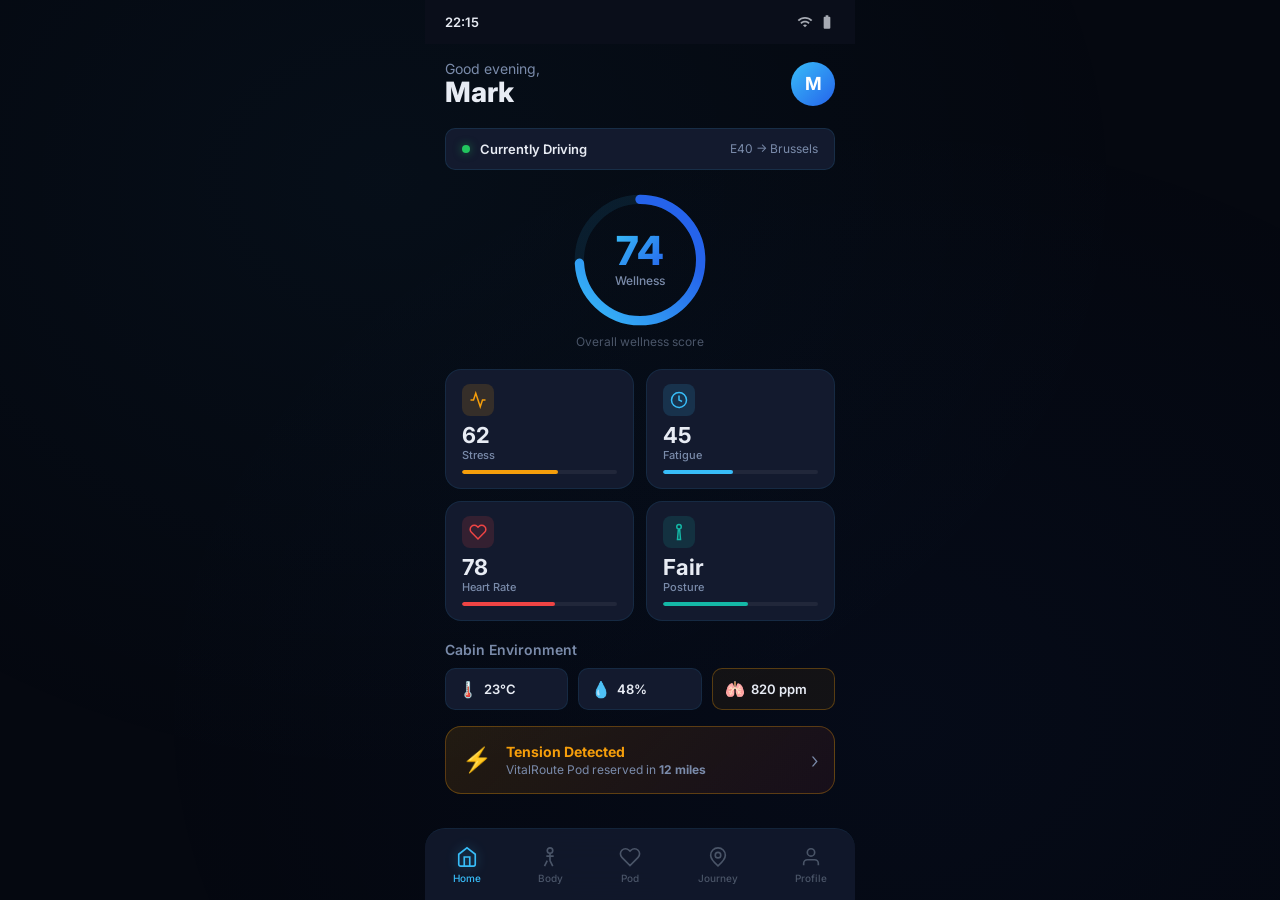
==== app/index.html @ 7762f702 "App V1" ====
<!DOCTYPE html>
<html lang="en">
<head>
<meta charset="UTF-8">
<meta name="viewport" content="width=device-width, initial-scale=1.0, maximum-scale=1.0, user-scalable=no">
<title>VitalRoute — Driver App</title>
<link rel="preconnect" href="https://fonts.googleapis.com">
<link rel="preconnect" href="https://fonts.gstatic.com" crossorigin>
<link href="https://fonts.googleapis.com/css2?family=Inter:wght@300;400;500;600;700;800&display=swap" rel="stylesheet">
<link rel="stylesheet" href="css/style.css">
</head>
<body>

<!-- ═══════════ STATUS BAR (mock) ═══════════ -->
<div class="status-bar">
  <span class="time" id="statusTime">12:34</span>
  <div class="status-icons">
    <svg width="16" height="16" viewBox="0 0 24 24" fill="currentColor"><path d="M1 9l2 2c4.97-4.97 13.03-4.97 18 0l2-2C16.93 2.93 7.08 2.93 1 9zm8 8l3 3 3-3c-1.65-1.66-4.34-1.66-6 0zm-4-4l2 2c2.76-2.76 7.24-2.76 10 0l2-2C15.14 9.14 8.87 9.14 5 13z"/></svg>
    <svg width="16" height="16" viewBox="0 0 24 24" fill="currentColor"><path d="M15.67 4H14V2h-4v2H8.33C7.6 4 7 4.6 7 5.33v15.33C7 21.4 7.6 22 8.33 22h7.33c.74 0 1.34-.6 1.34-1.33V5.33C17 4.6 16.4 4 15.67 4z"/></svg>
  </div>
</div>

<!-- ═══════════ SCREENS ═══════════ -->
<main class="app-container">

  <!-- ── DASHBOARD ── -->
  <section class="screen active" id="screen-dashboard">
    <header class="screen-header">
      <div>
        <p class="greeting">Good afternoon,</p>
        <h1 class="driver-name">Mark</h1>
      </div>
      <div class="avatar" id="avatarBtn">M</div>
    </header>

    <!-- Live Status Banner -->
    <div class="status-banner driving">
      <div class="status-dot"></div>
      <span class="status-label">Currently Driving</span>
      <span class="status-route">E40 → Brussels</span>
    </div>

    <!-- Health Score Ring -->
    <div class="health-ring-container">
      <div class="health-ring">
        <svg viewBox="0 0 120 120">
          <circle cx="60" cy="60" r="52" class="ring-bg"/>
          <circle cx="60" cy="60" r="52" class="ring-fill" id="healthRing"/>
        </svg>
        <div class="ring-content">
          <span class="ring-value" id="healthScore">74</span>
          <span class="ring-label">Wellness</span>
        </div>
      </div>
      <div class="ring-subtitle">Overall wellness score</div>
    </div>

    <!-- Metric Cards -->
    <div class="metrics-grid">
      <div class="metric-card stress">
        <div class="metric-icon">
          <svg viewBox="0 0 24 24" fill="none" stroke="currentColor" stroke-width="2"><path d="M22 12h-4l-3 9L9 3l-3 9H2"/></svg>
        </div>
        <div class="metric-info">
          <span class="metric-value" id="stressVal">62</span>
          <span class="metric-label">Stress</span>
        </div>
        <div class="metric-bar"><div class="metric-bar-fill" style="width:62%;background:var(--warn)"></div></div>
      </div>
      <div class="metric-card fatigue">
        <div class="metric-icon">
          <svg viewBox="0 0 24 24" fill="none" stroke="currentColor" stroke-width="2"><circle cx="12" cy="12" r="10"/><path d="M12 6v6l4 2"/></svg>
        </div>
        <div class="metric-info">
          <span class="metric-value" id="fatigueVal">45</span>
          <span class="metric-label">Fatigue</span>
        </div>
        <div class="metric-bar"><div class="metric-bar-fill" style="width:45%;background:var(--accent)"></div></div>
      </div>
      <div class="metric-card heart">
        <div class="metric-icon">
          <svg viewBox="0 0 24 24" fill="none" stroke="currentColor" stroke-width="2"><path d="M20.84 4.61a5.5 5.5 0 0 0-7.78 0L12 5.67l-1.06-1.06a5.5 5.5 0 0 0-7.78 7.78l1.06 1.06L12 21.23l7.78-7.78 1.06-1.06a5.5 5.5 0 0 0 0-7.78z"/></svg>
        </div>
        <div class="metric-info">
          <span class="metric-value" id="heartVal">78</span>
          <span class="metric-label">Heart Rate</span>
        </div>
        <div class="metric-bar"><div class="metric-bar-fill" style="width:60%;background:var(--danger)"></div></div>
      </div>
      <div class="metric-card posture">
        <div class="metric-icon">
          <svg viewBox="0 0 24 24" fill="none" stroke="currentColor" stroke-width="2"><path d="M12 2a3 3 0 1 0 0 6 3 3 0 0 0 0-6zm-1 8h2l1 12h-4l1-12z"/></svg>
        </div>
        <div class="metric-info">
          <span class="metric-value" id="postureVal">Fair</span>
          <span class="metric-label">Posture</span>
        </div>
        <div class="metric-bar"><div class="metric-bar-fill" style="width:55%;background:var(--accent3)"></div></div>
      </div>
    </div>

    <!-- Environment Strip -->
    <div class="env-strip">
      <h3 class="section-title">Cabin Environment</h3>
      <div class="env-row">
        <div class="env-chip">
          <span class="env-icon">🌡️</span>
          <span class="env-val">23°C</span>
        </div>
        <div class="env-chip">
          <span class="env-icon">💧</span>
          <span class="env-val">48%</span>
        </div>
        <div class="env-chip warn">
          <span class="env-icon">🫁</span>
          <span class="env-val">820 ppm</span>
        </div>
      </div>
    </div>

    <!-- Alert Card -->
    <div class="alert-card" id="alertCard">
      <div class="alert-icon">⚡</div>
      <div class="alert-body">
        <h4>Tension Detected</h4>
        <p>VitalRoute Pod reserved in <strong>12 miles</strong></p>
      </div>
      <div class="alert-chevron">›</div>
    </div>
  </section>

  <!-- ── BODY MAP ── -->
  <section class="screen" id="screen-body">
    <header class="screen-header compact">
      <h2>Body Map</h2>
      <span class="header-badge">Live</span>
    </header>

    <div class="body-map-container">
      <!-- SVG Body Outline with interactive zones -->
      <div class="body-visual">
        <svg viewBox="0 0 200 420" class="body-svg" id="bodySvg">
          <!-- Head -->
          <circle cx="100" cy="36" r="24" class="body-part" data-zone="head" fill="rgba(56,189,248,0.15)" stroke="rgba(56,189,248,0.4)"/>
          <!-- Neck -->
          <rect x="90" y="58" width="20" height="16" rx="4" class="body-part" data-zone="neck" fill="rgba(56,189,248,0.12)" stroke="rgba(56,189,248,0.3)"/>
          <!-- Torso -->
          <path d="M60 74 L140 74 L148 180 L52 180 Z" rx="8" class="body-part" data-zone="torso" fill="rgba(56,189,248,0.12)" stroke="rgba(56,189,248,0.3)"/>
          <!-- Left Shoulder -->
          <ellipse cx="48" cy="88" rx="18" ry="12" class="body-part" data-zone="l-shoulder" fill="rgba(56,189,248,0.12)" stroke="rgba(56,189,248,0.3)"/>
          <!-- Right Shoulder -->
          <ellipse cx="152" cy="88" rx="18" ry="12" class="body-part" data-zone="r-shoulder" fill="rgba(56,189,248,0.12)" stroke="rgba(56,189,248,0.3)"/>
          <!-- Left Arm -->
          <rect x="22" y="96" width="20" height="76" rx="10" class="body-part" data-zone="l-arm" fill="rgba(56,189,248,0.1)" stroke="rgba(56,189,248,0.25)"/>
          <!-- Right Arm -->
          <rect x="158" y="96" width="20" height="76" rx="10" class="body-part" data-zone="r-arm" fill="rgba(56,189,248,0.1)" stroke="rgba(56,189,248,0.25)"/>
          <!-- Lower Back / Hips -->
          <path d="M56 180 L144 180 L136 220 L64 220 Z" class="body-part active-stress" data-zone="lower-back" fill="rgba(245,158,11,0.35)" stroke="rgba(245,158,11,0.7)"/>
          <!-- Left Upper Leg -->
          <rect x="60" y="224" width="30" height="80" rx="12" class="body-part" data-zone="l-thigh" fill="rgba(56,189,248,0.12)" stroke="rgba(56,189,248,0.3)"/>
          <!-- Right Upper Leg -->
          <rect x="110" y="224" width="30" height="80" rx="12" class="body-part active-warn" data-zone="r-thigh" fill="rgba(239,68,68,0.3)" stroke="rgba(239,68,68,0.6)"/>
          <!-- Left Lower Leg -->
          <rect x="62" y="310" width="26" height="72" rx="10" class="body-part" data-zone="l-calf" fill="rgba(56,189,248,0.1)" stroke="rgba(56,189,248,0.25)"/>
          <!-- Right Lower Leg -->
          <rect x="112" y="310" width="26" height="72" rx="10" class="body-part" data-zone="r-calf" fill="rgba(56,189,248,0.1)" stroke="rgba(56,189,248,0.25)"/>
          <!-- Left Foot -->
          <ellipse cx="75" cy="392" rx="18" ry="10" class="body-part" data-zone="l-foot" fill="rgba(56,189,248,0.08)" stroke="rgba(56,189,248,0.2)"/>
          <!-- Right Foot -->
          <ellipse cx="125" cy="392" rx="18" ry="10" class="body-part" data-zone="r-foot" fill="rgba(56,189,248,0.08)" stroke="rgba(56,189,248,0.2)"/>
          
          <!-- Pulse indicators on stressed areas -->
          <circle cx="100" cy="200" r="6" class="pulse-dot warn"/>
          <circle cx="125" cy="264" r="5" class="pulse-dot danger"/>
        </svg>
      </div>

      <!-- Zone Detail Panel -->
      <div class="zone-details" id="zoneDetails">
        <h3 class="zone-title" id="zoneTitle">Lower Back</h3>
        <div class="zone-status warn" id="zoneStatus">Elevated Tension</div>
        <div class="zone-stats">
          <div class="zone-stat">
            <span class="zone-stat-val">3.2h</span>
            <span class="zone-stat-lbl">Duration</span>
          </div>
          <div class="zone-stat">
            <span class="zone-stat-val">68%</span>
            <span class="zone-stat-lbl">Pressure</span>
          </div>
          <div class="zone-stat">
            <span class="zone-stat-val">Right</span>
            <span class="zone-stat-lbl">Lean</span>
          </div>
        </div>
        <p class="zone-advice">Recommended: lumbar stretch + targeted massage on right side.</p>
      </div>
    </div>

    <!-- Pressure Legend -->
    <div class="pressure-legend">
      <span class="legend-label">Pressure:</span>
      <div class="legend-gradient"></div>
      <div class="legend-labels">
        <span>Low</span>
        <span>Medium</span>
        <span>High</span>
      </div>
    </div>
  </section>

  <!-- ── RECOVERY POD ── -->
  <section class="screen" id="screen-pod">
    <header class="screen-header compact">
      <h2>Recovery Pod</h2>
      <span class="header-badge available">Available</span>
    </header>

    <!-- Pod Booking Card -->
    <div class="pod-hero">
      <div class="pod-hero-bg"></div>
      <div class="pod-info">
        <h3>VitalRoute Lounge</h3>
        <p class="pod-location">📍 Rest Stop E40 — Wetteren</p>
        <p class="pod-distance">12 miles ahead · ~14 min</p>
      </div>
      <button class="pod-reserve-btn" id="reserveBtn">
        <span>Reserved</span>
        <svg width="18" height="18" viewBox="0 0 24 24" fill="none" stroke="currentColor" stroke-width="2"><polyline points="20 6 9 17 4 12"/></svg>
      </button>
    </div>

    <!-- Prescription Preview -->
    <div class="rx-card">
      <h3 class="section-title">Your Recovery Prescription</h3>
      <div class="rx-items">
        <div class="rx-item">
          <div class="rx-icon" style="background:rgba(56,189,248,0.15);color:var(--accent)">💆</div>
          <div class="rx-detail">
            <h4>Targeted Massage</h4>
            <p>Right lumbar + hip focus, 8 min</p>
          </div>
        </div>
        <div class="rx-item">
          <div class="rx-icon" style="background:rgba(37,99,235,0.15);color:var(--accent2)">🎨</div>
          <div class="rx-detail">
            <h4>Chromotherapy</h4>
            <p>Cool blues — stress reduction mode</p>
          </div>
        </div>
        <div class="rx-item">
          <div class="rx-icon" style="background:rgba(20,184,166,0.15);color:var(--accent3)">🧘</div>
          <div class="rx-detail">
            <h4>Guided Breathing</h4>
            <p>4-7-8 pattern, 5 min</p>
          </div>
        </div>
        <div class="rx-item">
          <div class="rx-icon" style="background:rgba(245,158,11,0.15);color:var(--warn)">🪞</div>
          <div class="rx-detail">
            <h4>Smart Mirror Stretches</h4>
            <p>3 targeted hip & back stretches</p>
          </div>
        </div>
        <div class="rx-item">
          <div class="rx-icon" style="background:rgba(139,92,246,0.15);color:#8b5cf6">❄️</div>
          <div class="rx-detail">
            <h4>Climate Control</h4>
            <p>20°C, 45% humidity — recovery mode</p>
          </div>
        </div>
      </div>
    </div>

    <!-- Session Timer (hidden until active) -->
    <div class="session-card" id="sessionCard">
      <div class="session-header">
        <h3>Recovery Session</h3>
        <span class="session-badge">In Progress</span>
      </div>
      <div class="session-timer">
        <svg viewBox="0 0 100 100" class="timer-ring">
          <circle cx="50" cy="50" r="42" class="timer-bg"/>
          <circle cx="50" cy="50" r="42" class="timer-fill" id="timerFill"/>
        </svg>
        <div class="timer-content">
          <span class="timer-value" id="timerValue">12:45</span>
          <span class="timer-label">remaining</span>
        </div>
      </div>
      <div class="session-phase" id="sessionPhase">
        <span class="phase-dot active"></span>
        <span class="phase-dot"></span>
        <span class="phase-dot"></span>
        <span class="phase-label">Massage Phase</span>
      </div>
    </div>
  </section>

  <!-- ── JOURNEY ── -->
  <section class="screen" id="screen-journey">
    <header class="screen-header compact">
      <h2>Journey</h2>
      <span class="header-badge">4h 32m</span>
    </header>

    <!-- Route Summary -->
    <div class="route-summary">
      <div class="route-endpoint">
        <div class="route-dot start"></div>
        <div>
          <span class="route-city">Kortrijk</span>
          <span class="route-time">08:00</span>
        </div>
      </div>
      <div class="route-line">
        <div class="route-progress" id="routeProgress"></div>
        <div class="route-truck" id="routeTruck">🚛</div>
      </div>
      <div class="route-endpoint">
        <div class="route-dot end"></div>
        <div>
          <span class="route-city">Brussels</span>
          <span class="route-time">~13:30</span>
        </div>
      </div>
    </div>

    <!-- Timeline Events -->
    <div class="journey-timeline">
      <div class="j-event">
        <div class="j-time">08:00</div>
        <div class="j-dot start"></div>
        <div class="j-card">
          <h4>Departed Kortrijk</h4>
          <p>All systems nominal. Wellness: 92</p>
        </div>
      </div>
      <div class="j-event">
        <div class="j-time">09:45</div>
        <div class="j-dot info"></div>
        <div class="j-card">
          <h4>Posture Shift Detected</h4>
          <p>Weight shifted to right hip. Monitoring…</p>
        </div>
      </div>
      <div class="j-event">
        <div class="j-time">11:20</div>
        <div class="j-dot warn"></div>
        <div class="j-card">
          <h4>CO₂ Level Elevated</h4>
          <p>Cabin CO₂ at 820 ppm. Ventilation increased.</p>
        </div>
      </div>
      <div class="j-event">
        <div class="j-time">12:00</div>
        <div class="j-dot danger"></div>
        <div class="j-card">
          <h4>Stress Spike — Traffic</h4>
          <p>Grip pressure ↑ 40%, heart rate 92 bpm. Pod reserved.</p>
        </div>
      </div>
      <div class="j-event">
        <div class="j-time">12:15</div>
        <div class="j-dot recovery"></div>
        <div class="j-card">
          <h4>Arriving at VitalRoute Pod</h4>
          <p>Wetteren Rest Stop. Recovery session prepared.</p>
        </div>
      </div>
      <div class="j-event future">
        <div class="j-time">~13:30</div>
        <div class="j-dot end"></div>
        <div class="j-card">
          <h4>Brussels (ETA)</h4>
          <p>Estimated arrival after recovery break.</p>
        </div>
      </div>
    </div>
  </section>

  <!-- ── PROFILE ── -->
  <section class="screen" id="screen-profile">
    <header class="screen-header compact">
      <h2>Profile</h2>
    </header>

    <div class="profile-hero">
      <div class="profile-avatar">M</div>
      <h3 class="profile-name">Mark Vandenberghe</h3>
      <p class="profile-role">Long-haul Driver · 8 years</p>
    </div>

    <!-- Weekly Stats -->
    <div class="weekly-stats">
      <h3 class="section-title">This Week</h3>
      <div class="weekly-grid">
        <div class="weekly-item">
          <span class="weekly-val">4</span>
          <span class="weekly-lbl">Recovery Sessions</span>
        </div>
        <div class="weekly-item">
          <span class="weekly-val">2,140</span>
          <span class="weekly-lbl">km Driven</span>
        </div>
        <div class="weekly-item">
          <span class="weekly-val">78</span>
          <span class="weekly-lbl">Avg. Wellness</span>
        </div>
        <div class="weekly-item">
          <span class="weekly-val">↓ 22%</span>
          <span class="weekly-lbl">Stress vs Last Week</span>
        </div>
      </div>
    </div>

    <!-- Settings List -->
    <div class="settings-list">
      <h3 class="section-title">Settings</h3>
      <div class="setting-item">
        <span class="setting-icon">🔔</span>
        <span class="setting-text">Notifications</span>
        <div class="toggle active" data-setting="notifications"><div class="toggle-knob"></div></div>
      </div>
      <div class="setting-item">
        <span class="setting-icon">🔒</span>
        <span class="setting-text">Privacy Mode</span>
        <div class="toggle active" data-setting="privacy"><div class="toggle-knob"></div></div>
      </div>
      <div class="setting-item">
        <span class="setting-icon">📊</span>
        <span class="setting-text">Share Weekly Report</span>
        <div class="toggle" data-setting="report"><div class="toggle-knob"></div></div>
      </div>
      <div class="setting-item">
        <span class="setting-icon">🌙</span>
        <span class="setting-text">Dark Mode</span>
        <div class="toggle active" data-setting="darkmode"><div class="toggle-knob"></div></div>
      </div>
      <div class="setting-item">
        <span class="setting-icon">🌐</span>
        <span class="setting-text">Language</span>
        <span class="setting-value">English</span>
      </div>
    </div>

    <div class="privacy-notice">
      <svg width="14" height="14" viewBox="0 0 24 24" fill="none" stroke="currentColor" stroke-width="2"><rect x="3" y="11" width="18" height="11" rx="2" ry="2"/><path d="M7 11V7a5 5 0 0 1 10 0v4"/></svg>
      <span>All health data is processed locally on your truck. Your employer cannot access your biometric data.</span>
    </div>
  </section>

</main>

<!-- ═══════════ BOTTOM NAVIGATION ═══════════ -->
<nav class="bottom-nav" id="bottomNav">
  <button class="nav-item active" data-screen="dashboard">
    <svg viewBox="0 0 24 24" fill="none" stroke="currentColor" stroke-width="1.8"><path d="M3 9l9-7 9 7v11a2 2 0 0 1-2 2H5a2 2 0 0 1-2-2z"/><polyline points="9 22 9 12 15 12 15 22"/></svg>
    <span>Home</span>
  </button>
  <button class="nav-item" data-screen="body">
    <svg viewBox="0 0 24 24" fill="none" stroke="currentColor" stroke-width="1.8"><circle cx="12" cy="5" r="3"/><path d="M12 8v8m-4-5h8m-7 5l-3 6m6-6l3 6"/></svg>
    <span>Body</span>
  </button>
  <button class="nav-item" data-screen="pod">
    <svg viewBox="0 0 24 24" fill="none" stroke="currentColor" stroke-width="1.8"><path d="M20.84 4.61a5.5 5.5 0 0 0-7.78 0L12 5.67l-1.06-1.06a5.5 5.5 0 0 0-7.78 7.78l1.06 1.06L12 21.23l7.78-7.78 1.06-1.06a5.5 5.5 0 0 0 0-7.78z"/></svg>
    <span>Pod</span>
  </button>
  <button class="nav-item" data-screen="journey">
    <svg viewBox="0 0 24 24" fill="none" stroke="currentColor" stroke-width="1.8"><circle cx="12" cy="10" r="3"/><path d="M12 21.7C17.3 17 20 13 20 10a8 8 0 1 0-16 0c0 3 2.7 7 8 11.7z"/></svg>
    <span>Journey</span>
  </button>
  <button class="nav-item" data-screen="profile">
    <svg viewBox="0 0 24 24" fill="none" stroke="currentColor" stroke-width="1.8"><path d="M20 21v-2a4 4 0 0 0-4-4H8a4 4 0 0 0-4 4v2"/><circle cx="12" cy="7" r="4"/></svg>
    <span>Profile</span>
  </button>
</nav>

<script src="js/app.js"></script>
</body>
</html>
---- app/css/style.css ----
/* ══════════════════════════════════════════
   VitalRoute — Mobile App Prototype Styles
   ══════════════════════════════════════════ */

/* ── Variables ── */
:root {
  --bg:        #0a0e1a;
  --bg-card:   #131a2e;
  --bg-card2:  #1a2340;
  --bg-glass:  rgba(19, 26, 46, 0.85);
  --accent:    #38bdf8;
  --accent2:   #2563eb;
  --accent3:   #14b8a6;
  --text:      #e8ecf4;
  --text-dim:  #7a8baa;
  --text-muted:#4a5568;
  --danger:    #ef4444;
  --warn:      #f59e0b;
  --success:   #22c55e;
  --purple:    #8b5cf6;
  --font:      'Inter', -apple-system, BlinkMacSystemFont, sans-serif;
  --radius:    16px;
  --radius-sm: 10px;
  --nav-h:     72px;
  --status-h:  44px;
  --safe-bottom: env(safe-area-inset-bottom, 0px);
}

/* ── Reset ── */
*, *::before, *::after {
  margin: 0; padding: 0; box-sizing: border-box;
}

html, body {
  height: 100%;
  font-family: var(--font);
  background: var(--bg);
  color: var(--text);
  overflow: hidden;
  -webkit-font-smoothing: antialiased;
  -moz-osx-font-smoothing: grayscale;
  user-select: none;
}

/* ── Status Bar ── */
.status-bar {
  position: fixed;
  top: 0; left: 0; right: 0;
  height: var(--status-h);
  display: flex;
  align-items: center;
  justify-content: space-between;
  padding: 0 20px;
  z-index: 100;
  background: var(--bg);
  color: var(--text);
  font-size: 13px;
  font-weight: 600;
}

.status-icons {
  display: flex;
  gap: 6px;
  align-items: center;
  opacity: 0.7;
}

/* ── App Container ── */
.app-container {
  position: relative;
  width: 100%;
  height: 100%;
  overflow: hidden;
}

/* ── Screens ── */
.screen {
  position: absolute;
  inset: 0;
  top: var(--status-h);
  bottom: var(--nav-h);
  padding: 16px 20px 24px;
  overflow-y: auto;
  overflow-x: hidden;
  opacity: 0;
  transform: translateX(40px);
  pointer-events: none;
  transition: opacity 0.35s ease, transform 0.35s ease;
  -webkit-overflow-scrolling: touch;
}

.screen::-webkit-scrollbar { display: none; }
.screen { scrollbar-width: none; }

.screen.active {
  opacity: 1;
  transform: translateX(0);
  pointer-events: all;
}

.screen.exit-left {
  opacity: 0;
  transform: translateX(-40px);
}

/* ── Screen Headers ── */
.screen-header {
  display: flex;
  align-items: center;
  justify-content: space-between;
  margin-bottom: 20px;
}

.screen-header.compact { margin-bottom: 16px; }

.screen-header h2 {
  font-size: 24px;
  font-weight: 700;
  color: var(--text);
}

.greeting {
  font-size: 14px;
  color: var(--text-dim);
  font-weight: 400;
}

.driver-name {
  font-size: 28px;
  font-weight: 800;
  color: var(--text);
  line-height: 1.1;
}

.avatar {
  width: 44px;
  height: 44px;
  border-radius: 50%;
  background: linear-gradient(135deg, var(--accent), var(--accent2));
  display: flex;
  align-items: center;
  justify-content: center;
  font-weight: 700;
  font-size: 18px;
  color: white;
  cursor: pointer;
  transition: transform 0.2s, box-shadow 0.2s;
}

.avatar:active {
  transform: scale(0.92);
}

.header-badge {
  font-size: 11px;
  font-weight: 600;
  padding: 4px 10px;
  border-radius: 20px;
  background: rgba(56, 189, 248, 0.15);
  color: var(--accent);
  letter-spacing: 0.04em;
  text-transform: uppercase;
}

.header-badge.available {
  background: rgba(34, 197, 94, 0.15);
  color: var(--success);
}

/* ── Status Banner ── */
.status-banner {
  display: flex;
  align-items: center;
  gap: 10px;
  padding: 12px 16px;
  background: var(--bg-card);
  border-radius: var(--radius-sm);
  border: 1px solid rgba(56, 189, 248, 0.12);
  margin-bottom: 20px;
}

.status-dot {
  width: 8px;
  height: 8px;
  border-radius: 50%;
  background: var(--success);
  box-shadow: 0 0 8px rgba(34, 197, 94, 0.5);
  animation: pulse-dot 2s infinite;
}

@keyframes pulse-dot {
  0%, 100% { opacity: 1; }
  50% { opacity: 0.4; }
}

.status-label {
  font-size: 13px;
  font-weight: 600;
  color: var(--text);
}

.status-route {
  font-size: 12px;
  color: var(--text-dim);
  margin-left: auto;
}

/* ── Health Ring ── */
.health-ring-container {
  display: flex;
  flex-direction: column;
  align-items: center;
  margin: 4px 0 20px;
}

.health-ring {
  position: relative;
  width: 140px;
  height: 140px;
}

.health-ring svg {
  width: 100%;
  height: 100%;
  transform: rotate(-90deg);
}

.ring-bg {
  fill: none;
  stroke: rgba(56, 189, 248, 0.1);
  stroke-width: 8;
}

.ring-fill {
  fill: none;
  stroke: url(#ringGradient);
  stroke-width: 8;
  stroke-linecap: round;
  stroke-dasharray: 326.73;
  stroke-dashoffset: 85;
  transition: stroke-dashoffset 1s ease;
}

.ring-content {
  position: absolute;
  inset: 0;
  display: flex;
  flex-direction: column;
  align-items: center;
  justify-content: center;
}

.ring-value {
  font-size: 40px;
  font-weight: 800;
  background: linear-gradient(135deg, var(--accent), var(--accent2));
  -webkit-background-clip: text;
  -webkit-text-fill-color: transparent;
  background-clip: text;
  line-height: 1;
}

.ring-label {
  font-size: 12px;
  color: var(--text-dim);
  margin-top: 2px;
  font-weight: 500;
}

.ring-subtitle {
  font-size: 12px;
  color: var(--text-muted);
  margin-top: 4px;
}

/* ── Metrics Grid ── */
.metrics-grid {
  display: grid;
  grid-template-columns: 1fr 1fr;
  gap: 12px;
  margin-bottom: 20px;
}

.metric-card {
  background: var(--bg-card);
  border: 1px solid rgba(56, 189, 248, 0.1);
  border-radius: var(--radius);
  padding: 14px 16px;
  display: flex;
  flex-direction: column;
  gap: 8px;
  transition: border-color 0.3s, transform 0.2s;
}

.metric-card:active {
  transform: scale(0.97);
}

.metric-card .metric-icon {
  width: 32px;
  height: 32px;
  border-radius: 8px;
  display: flex;
  align-items: center;
  justify-content: center;
}

.metric-card .metric-icon svg {
  width: 18px;
  height: 18px;
}

.metric-card.stress .metric-icon { background: rgba(245, 158, 11, 0.15); color: var(--warn); }
.metric-card.fatigue .metric-icon { background: rgba(56, 189, 248, 0.15); color: var(--accent); }
.metric-card.heart .metric-icon { background: rgba(239, 68, 68, 0.15); color: var(--danger); }
.metric-card.posture .metric-icon { background: rgba(20, 184, 166, 0.15); color: var(--accent3); }

.metric-info {
  display: flex;
  flex-direction: column;
}

.metric-value {
  font-size: 22px;
  font-weight: 700;
  color: var(--text);
  line-height: 1;
}

.metric-label {
  font-size: 11px;
  color: var(--text-dim);
  font-weight: 500;
  margin-top: 2px;
}

.metric-bar {
  height: 4px;
  background: rgba(255, 255, 255, 0.06);
  border-radius: 4px;
  overflow: hidden;
}

.metric-bar-fill {
  height: 100%;
  border-radius: 4px;
  transition: width 1s ease;
}

/* ── Environment Strip ── */
.env-strip {
  margin-bottom: 16px;
}

.section-title {
  font-size: 14px;
  font-weight: 600;
  color: var(--text-dim);
  margin-bottom: 10px;
}

.env-row {
  display: flex;
  gap: 10px;
}

.env-chip {
  flex: 1;
  display: flex;
  align-items: center;
  gap: 6px;
  padding: 10px 12px;
  background: var(--bg-card);
  border: 1px solid rgba(56, 189, 248, 0.1);
  border-radius: var(--radius-sm);
  font-size: 13px;
  font-weight: 600;
}

.env-chip.warn {
  border-color: rgba(245, 158, 11, 0.3);
  background: rgba(245, 158, 11, 0.06);
}

.env-icon { font-size: 16px; }
.env-val { color: var(--text); }

/* ── Alert Card ── */
.alert-card {
  display: flex;
  align-items: center;
  gap: 14px;
  padding: 16px;
  background: linear-gradient(135deg, rgba(245, 158, 11, 0.12), rgba(239, 68, 68, 0.08));
  border: 1px solid rgba(245, 158, 11, 0.3);
  border-radius: var(--radius);
  cursor: pointer;
  transition: transform 0.2s, background 0.2s;
  animation: alert-glow 3s infinite;
}

@keyframes alert-glow {
  0%, 100% { box-shadow: 0 0 0 rgba(245, 158, 11, 0); }
  50% { box-shadow: 0 0 20px rgba(245, 158, 11, 0.12); }
}

.alert-card:active { transform: scale(0.98); }

.alert-icon { font-size: 24px; }

.alert-body h4 {
  font-size: 14px;
  font-weight: 700;
  color: var(--warn);
}

.alert-body p {
  font-size: 12px;
  color: var(--text-dim);
  margin-top: 2px;
}

.alert-chevron {
  margin-left: auto;
  font-size: 22px;
  color: var(--text-dim);
  font-weight: 300;
}


/* ══════════════════════════════
   BODY MAP SCREEN
   ══════════════════════════════ */

.body-map-container {
  display: flex;
  flex-direction: column;
  align-items: center;
  gap: 20px;
}

.body-visual {
  position: relative;
  width: 200px;
  height: auto;
}

.body-svg {
  width: 100%;
  height: auto;
}

.body-part {
  stroke-width: 1.5;
  cursor: pointer;
  transition: fill 0.3s, stroke 0.3s, filter 0.3s;
}

.body-part:hover,
.body-part.selected {
  filter: brightness(1.4);
  stroke-width: 2;
}

.body-part.active-stress {
  animation: stress-pulse 2s infinite;
}

@keyframes stress-pulse {
  0%, 100% { filter: brightness(1); }
  50% { filter: brightness(1.3); }
}

.pulse-dot {
  animation: dot-ping 2s infinite;
  pointer-events: none;
}

.pulse-dot.warn { fill: var(--warn); }
.pulse-dot.danger { fill: var(--danger); }

@keyframes dot-ping {
  0% { r: 4; opacity: 1; }
  50% { r: 8; opacity: 0.3; }
  100% { r: 4; opacity: 1; }
}

/* Zone Details */
.zone-details {
  width: 100%;
  background: var(--bg-card);
  border: 1px solid rgba(56, 189, 248, 0.12);
  border-radius: var(--radius);
  padding: 16px 20px;
}

.zone-title {
  font-size: 18px;
  font-weight: 700;
  margin-bottom: 6px;
}

.zone-status {
  display: inline-block;
  font-size: 11px;
  font-weight: 600;
  padding: 3px 10px;
  border-radius: 12px;
  margin-bottom: 14px;
  text-transform: uppercase;
  letter-spacing: 0.04em;
}

.zone-status.warn {
  background: rgba(245, 158, 11, 0.15);
  color: var(--warn);
}

.zone-status.danger {
  background: rgba(239, 68, 68, 0.15);
  color: var(--danger);
}

.zone-status.ok {
  background: rgba(34, 197, 94, 0.15);
  color: var(--success);
}

.zone-stats {
  display: flex;
  gap: 16px;
  margin-bottom: 14px;
}

.zone-stat {
  display: flex;
  flex-direction: column;
}

.zone-stat-val {
  font-size: 18px;
  font-weight: 700;
  color: var(--text);
}

.zone-stat-lbl {
  font-size: 11px;
  color: var(--text-dim);
}

.zone-advice {
  font-size: 13px;
  color: var(--text-dim);
  line-height: 1.5;
  padding-top: 12px;
  border-top: 1px solid rgba(56, 189, 248, 0.08);
}

/* Pressure Legend */
.pressure-legend {
  margin-top: 16px;
  padding: 12px 16px;
  background: var(--bg-card);
  border-radius: var(--radius-sm);
  border: 1px solid rgba(56, 189, 248, 0.08);
}

.legend-label {
  font-size: 11px;
  color: var(--text-dim);
  font-weight: 600;
  text-transform: uppercase;
  letter-spacing: 0.05em;
  display: block;
  margin-bottom: 8px;
}

.legend-gradient {
  height: 8px;
  border-radius: 4px;
  background: linear-gradient(90deg, #14b8a6, #38bdf8, #f59e0b, #ef4444);
}

.legend-labels {
  display: flex;
  justify-content: space-between;
  margin-top: 4px;
  font-size: 10px;
  color: var(--text-muted);
}


/* ══════════════════════════════
   RECOVERY POD SCREEN
   ══════════════════════════════ */

.pod-hero {
  position: relative;
  background: var(--bg-card);
  border: 1px solid rgba(56, 189, 248, 0.12);
  border-radius: var(--radius);
  padding: 20px;
  margin-bottom: 16px;
  overflow: hidden;
}

.pod-hero-bg {
  position: absolute;
  top: -40px; right: -40px;
  width: 140px; height: 140px;
  background: radial-gradient(circle, rgba(56, 189, 248, 0.12), transparent 70%);
  pointer-events: none;
}

.pod-info h3 {
  font-size: 18px;
  font-weight: 700;
  margin-bottom: 6px;
}

.pod-location {
  font-size: 13px;
  color: var(--text-dim);
}

.pod-distance {
  font-size: 12px;
  color: var(--accent);
  margin-top: 2px;
  font-weight: 500;
}

.pod-reserve-btn {
  display: inline-flex;
  align-items: center;
  gap: 8px;
  margin-top: 14px;
  padding: 10px 20px;
  border: none;
  border-radius: 10px;
  background: linear-gradient(135deg, var(--accent3), var(--accent));
  color: white;
  font-family: var(--font);
  font-size: 14px;
  font-weight: 600;
  cursor: pointer;
  transition: transform 0.2s, box-shadow 0.2s;
}

.pod-reserve-btn:active {
  transform: scale(0.96);
}

.pod-reserve-btn svg { flex-shrink: 0; }

/* Prescription Card */
.rx-card {
  background: var(--bg-card);
  border: 1px solid rgba(56, 189, 248, 0.1);
  border-radius: var(--radius);
  padding: 18px 20px;
  margin-bottom: 16px;
}

.rx-items {
  display: flex;
  flex-direction: column;
  gap: 12px;
}

.rx-item {
  display: flex;
  align-items: center;
  gap: 14px;
  padding: 10px 0;
  border-bottom: 1px solid rgba(255, 255, 255, 0.04);
}

.rx-item:last-child { border-bottom: none; }

.rx-icon {
  width: 42px;
  height: 42px;
  border-radius: 12px;
  display: flex;
  align-items: center;
  justify-content: center;
  font-size: 20px;
  flex-shrink: 0;
}

.rx-detail h4 {
  font-size: 14px;
  font-weight: 600;
  margin-bottom: 2px;
}

.rx-detail p {
  font-size: 12px;
  color: var(--text-dim);
}

/* Session Card */
.session-card {
  background: var(--bg-card);
  border: 1px solid rgba(20, 184, 166, 0.2);
  border-radius: var(--radius);
  padding: 20px;
  display: none;
}

.session-card.visible { display: block; }

.session-header {
  display: flex;
  align-items: center;
  justify-content: space-between;
  margin-bottom: 16px;
}

.session-header h3 {
  font-size: 16px;
  font-weight: 700;
}

.session-badge {
  font-size: 10px;
  font-weight: 600;
  padding: 3px 10px;
  border-radius: 12px;
  background: rgba(20, 184, 166, 0.15);
  color: var(--accent3);
  text-transform: uppercase;
  letter-spacing: 0.05em;
  animation: pulse-dot 2s infinite;
}

.session-timer {
  position: relative;
  width: 100px;
  height: 100px;
  margin: 0 auto 12px;
}

.timer-ring {
  width: 100%;
  height: 100%;
  transform: rotate(-90deg);
}

.timer-bg {
  fill: none;
  stroke: rgba(255, 255, 255, 0.06);
  stroke-width: 6;
}

.timer-fill {
  fill: none;
  stroke: var(--accent3);
  stroke-width: 6;
  stroke-linecap: round;
  stroke-dasharray: 263.89;
  stroke-dashoffset: 80;
  transition: stroke-dashoffset 1s;
}

.timer-content {
  position: absolute;
  inset: 0;
  display: flex;
  flex-direction: column;
  align-items: center;
  justify-content: center;
}

.timer-value {
  font-size: 20px;
  font-weight: 700;
  color: var(--text);
}

.timer-label {
  font-size: 10px;
  color: var(--text-dim);
}

.session-phase {
  display: flex;
  align-items: center;
  justify-content: center;
  gap: 6px;
}

.phase-dot {
  width: 8px;
  height: 8px;
  border-radius: 50%;
  background: rgba(255, 255, 255, 0.12);
}

.phase-dot.active {
  background: var(--accent3);
  box-shadow: 0 0 8px rgba(20, 184, 166, 0.5);
}

.phase-label {
  font-size: 12px;
  color: var(--text-dim);
  margin-left: 6px;
}


/* ══════════════════════════════
   JOURNEY SCREEN
   ══════════════════════════════ */

/* Route Summary */
.route-summary {
  display: flex;
  align-items: center;
  gap: 12px;
  padding: 16px;
  background: var(--bg-card);
  border: 1px solid rgba(56, 189, 248, 0.1);
  border-radius: var(--radius);
  margin-bottom: 20px;
}

.route-endpoint {
  display: flex;
  align-items: center;
  gap: 8px;
  flex-shrink: 0;
}

.route-dot {
  width: 10px;
  height: 10px;
  border-radius: 50%;
}

.route-dot.start { background: var(--accent3); }
.route-dot.end { background: var(--accent2); }

.route-city {
  font-size: 13px;
  font-weight: 600;
  display: block;
}

.route-time {
  font-size: 11px;
  color: var(--text-dim);
}

.route-line {
  flex: 1;
  height: 4px;
  background: rgba(255, 255, 255, 0.08);
  border-radius: 4px;
  position: relative;
  overflow: visible;
}

.route-progress {
  height: 100%;
  width: 65%;
  border-radius: 4px;
  background: linear-gradient(90deg, var(--accent3), var(--accent));
  transition: width 1s ease;
}

.route-truck {
  position: absolute;
  top: -10px;
  left: 63%;
  font-size: 18px;
  transition: left 1s ease;
  filter: drop-shadow(0 2px 6px rgba(0,0,0,0.4));
}

/* Journey Timeline */
.journey-timeline {
  position: relative;
  padding-left: 52px;
}

.journey-timeline::before {
  content: '';
  position: absolute;
  left: 20px;
  top: 4px;
  bottom: 4px;
  width: 2px;
  background: linear-gradient(to bottom, var(--accent3), var(--accent), var(--warn), var(--danger), var(--accent3), var(--text-muted));
}

.j-event {
  position: relative;
  display: flex;
  align-items: flex-start;
  gap: 12px;
  margin-bottom: 16px;
}

.j-event.future { opacity: 0.45; }

.j-time {
  position: absolute;
  left: -52px;
  top: 20px;
  font-size: 11px;
  color: var(--text-dim);
  font-weight: 600;
  width: 36px;
  text-align: right;
  z-index: 2;
}

.j-dot {
  position: absolute;
  left: -36px;
  top: 4px;
  width: 10px;
  height: 10px;
  border-radius: 50%;
  border: 2px solid var(--bg);
  z-index: 1;
}

.j-dot.start { background: var(--accent3); box-shadow: 0 0 6px rgba(20, 184, 166, 0.5); }
.j-dot.info { background: var(--accent); box-shadow: 0 0 6px rgba(56, 189, 248, 0.5); }
.j-dot.warn { background: var(--warn); box-shadow: 0 0 6px rgba(245, 158, 11, 0.5); }
.j-dot.danger { background: var(--danger); box-shadow: 0 0 6px rgba(239, 68, 68, 0.5); }
.j-dot.recovery { background: var(--accent3); box-shadow: 0 0 6px rgba(20, 184, 166, 0.5); }
.j-dot.end { background: var(--accent2); }

.j-card {
  background: var(--bg-card);
  border: 1px solid rgba(56, 189, 248, 0.08);
  border-radius: var(--radius-sm);
  padding: 12px 14px;
  flex: 1;
  transition: border-color 0.3s;
}

.j-card h4 {
  font-size: 13px;
  font-weight: 600;
  margin-bottom: 3px;
}

.j-card p {
  font-size: 12px;
  color: var(--text-dim);
  line-height: 1.4;
}


/* ══════════════════════════════
   PROFILE SCREEN
   ══════════════════════════════ */

.profile-hero {
  display: flex;
  flex-direction: column;
  align-items: center;
  padding: 20px 0;
  margin-bottom: 20px;
}

.profile-avatar {
  width: 72px;
  height: 72px;
  border-radius: 50%;
  background: linear-gradient(135deg, var(--accent), var(--accent2));
  display: flex;
  align-items: center;
  justify-content: center;
  font-size: 28px;
  font-weight: 800;
  color: white;
  margin-bottom: 12px;
  box-shadow: 0 4px 24px rgba(56, 189, 248, 0.25);
}

.profile-name {
  font-size: 20px;
  font-weight: 700;
  margin-bottom: 4px;
}

.profile-role {
  font-size: 13px;
  color: var(--text-dim);
}

/* Weekly Stats */
.weekly-stats {
  margin-bottom: 20px;
}

.weekly-grid {
  display: grid;
  grid-template-columns: 1fr 1fr;
  gap: 10px;
}

.weekly-item {
  background: var(--bg-card);
  border: 1px solid rgba(56, 189, 248, 0.08);
  border-radius: var(--radius-sm);
  padding: 14px;
  text-align: center;
}

.weekly-val {
  display: block;
  font-size: 22px;
  font-weight: 700;
  color: var(--accent);
  margin-bottom: 2px;
}

.weekly-lbl {
  font-size: 11px;
  color: var(--text-dim);
}

/* Settings List */
.settings-list {
  margin-bottom: 16px;
}

.setting-item {
  display: flex;
  align-items: center;
  gap: 12px;
  padding: 14px 0;
  border-bottom: 1px solid rgba(255, 255, 255, 0.04);
}

.setting-item:last-child { border-bottom: none; }

.setting-icon { font-size: 18px; }

.setting-text {
  font-size: 14px;
  font-weight: 500;
  flex: 1;
}

.setting-value {
  font-size: 13px;
  color: var(--text-dim);
}

/* Toggle */
.toggle {
  width: 44px;
  height: 26px;
  border-radius: 13px;
  background: rgba(255, 255, 255, 0.1);
  position: relative;
  cursor: pointer;
  transition: background 0.3s;
}

.toggle.active {
  background: var(--accent);
}

.toggle-knob {
  position: absolute;
  top: 3px;
  left: 3px;
  width: 20px;
  height: 20px;
  border-radius: 50%;
  background: white;
  transition: transform 0.3s;
  box-shadow: 0 1px 3px rgba(0,0,0,0.3);
}

.toggle.active .toggle-knob {
  transform: translateX(18px);
}

/* Privacy Notice */
.privacy-notice {
  display: flex;
  align-items: flex-start;
  gap: 10px;
  padding: 14px 16px;
  background: rgba(56, 189, 248, 0.06);
  border: 1px solid rgba(56, 189, 248, 0.12);
  border-radius: var(--radius-sm);
  margin-top: 8px;
}

.privacy-notice svg {
  flex-shrink: 0;
  color: var(--accent);
  margin-top: 1px;
}

.privacy-notice span {
  font-size: 11px;
  color: var(--text-dim);
  line-height: 1.5;
}


/* ══════════════════════════════
   BOTTOM NAVIGATION
   ══════════════════════════════ */

.bottom-nav {
  position: fixed;
  bottom: 0;
  left: 0;
  right: 0;
  height: var(--nav-h);
  background: var(--bg-glass);
  backdrop-filter: blur(20px);
  -webkit-backdrop-filter: blur(20px);
  border-top: 1px solid rgba(56, 189, 248, 0.08);
  display: flex;
  align-items: center;
  justify-content: space-around;
  padding-bottom: var(--safe-bottom);
  z-index: 100;
}

.nav-item {
  display: flex;
  flex-direction: column;
  align-items: center;
  gap: 4px;
  background: none;
  border: none;
  color: var(--text-muted);
  font-family: var(--font);
  font-size: 10px;
  font-weight: 500;
  cursor: pointer;
  padding: 8px 12px;
  border-radius: 12px;
  transition: color 0.3s, background 0.3s;
  -webkit-tap-highlight-color: transparent;
}

.nav-item svg {
  width: 22px;
  height: 22px;
  transition: stroke 0.3s;
}

.nav-item.active {
  color: var(--accent);
}

.nav-item.active svg {
  stroke: var(--accent);
  filter: drop-shadow(0 0 6px rgba(56, 189, 248, 0.4));
}

.nav-item:active {
  background: rgba(56, 189, 248, 0.08);
}


/* ══════════════════════════════
   ANIMATIONS
   ══════════════════════════════ */

@keyframes fadeInUp {
  from {
    opacity: 0;
    transform: translateY(16px);
  }
  to {
    opacity: 1;
    transform: translateY(0);
  }
}

.screen.active .metric-card,
.screen.active .env-chip,
.screen.active .rx-item,
.screen.active .j-event,
.screen.active .weekly-item,
.screen.active .setting-item {
  animation: fadeInUp 0.4s ease both;
}

.screen.active .metric-card:nth-child(1),
.screen.active .rx-item:nth-child(1),
.screen.active .j-event:nth-child(1) { animation-delay: 0.05s; }
.screen.active .metric-card:nth-child(2),
.screen.active .rx-item:nth-child(2),
.screen.active .j-event:nth-child(2) { animation-delay: 0.1s; }
.screen.active .metric-card:nth-child(3),
.screen.active .rx-item:nth-child(3),
.screen.active .j-event:nth-child(3) { animation-delay: 0.15s; }
.screen.active .metric-card:nth-child(4),
.screen.active .rx-item:nth-child(4),
.screen.active .j-event:nth-child(4) { animation-delay: 0.2s; }
.screen.active .rx-item:nth-child(5),
.screen.active .j-event:nth-child(5) { animation-delay: 0.25s; }
.screen.active .j-event:nth-child(6) { animation-delay: 0.3s; }


/* ══════════════════════════════
   RESPONSIVE — Wider screens
   ══════════════════════════════ */

@media (min-width: 480px) {
  .app-container {
    max-width: 430px;
    margin: 0 auto;
  }

  .status-bar {
    max-width: 430px;
    left: 50%;
    transform: translateX(-50%);
  }

  .bottom-nav {
    max-width: 430px;
    left: 50%;
    transform: translateX(-50%);
    border-radius: 20px 20px 0 0;
  }

  body {
    background: #050810;
  }

  body::before {
    content: '';
    position: fixed;
    inset: 0;
    background:
      radial-gradient(ellipse at 30% 20%, rgba(56, 189, 248, 0.04), transparent 60%),
      radial-gradient(ellipse at 70% 80%, rgba(37, 99, 235, 0.04), transparent 60%);
    pointer-events: none;
  }
}
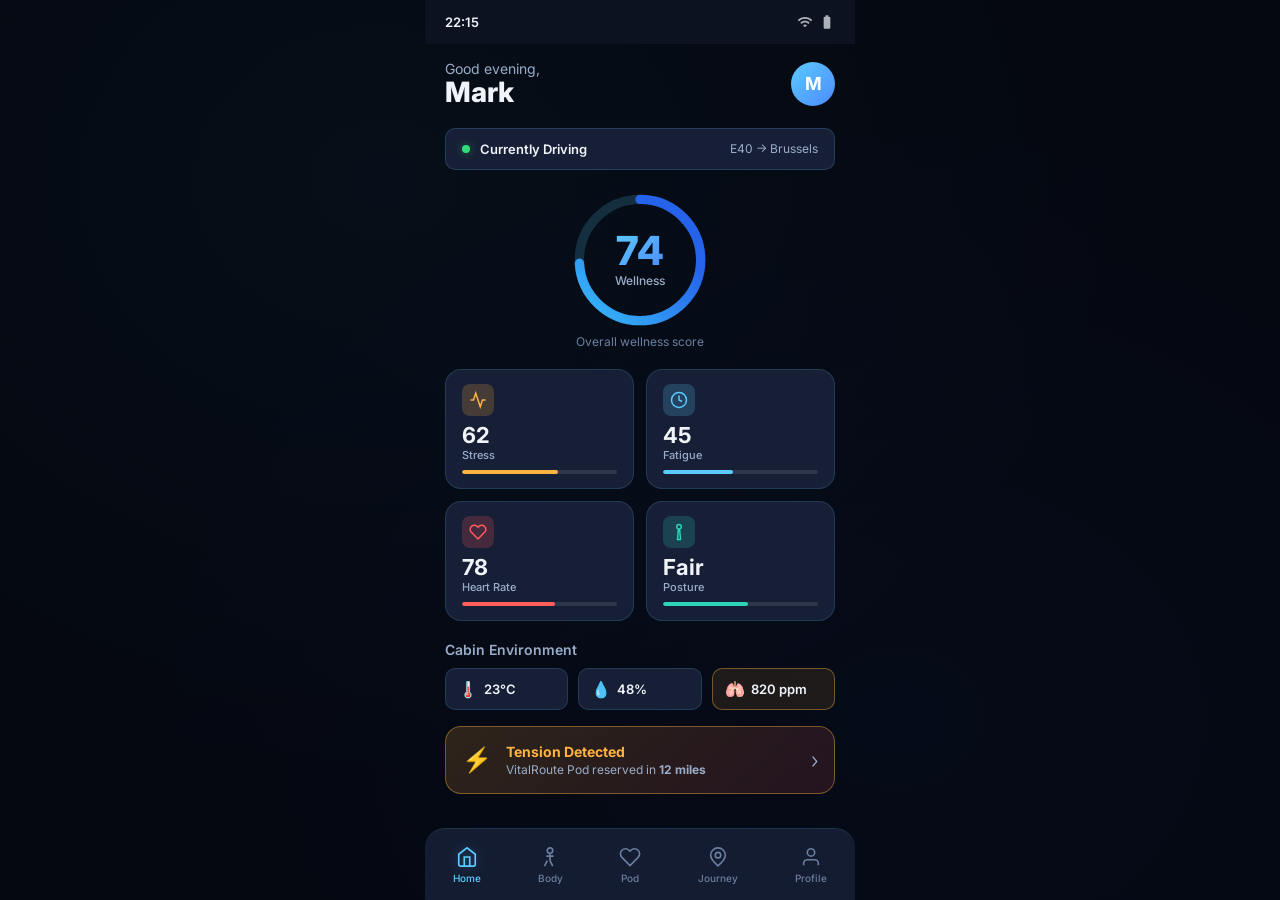
==== commit 94b2868c: "App V2" ====
--- a/app/index.html
+++ b/app/index.html
@@ -137,41 +137,57 @@
     </header>
 
     <div class="body-map-container">
-      <!-- SVG Body Outline with interactive zones -->
+      <!-- SVG Anatomical Body with interactive zones -->
       <div class="body-visual">
-        <svg viewBox="0 0 200 420" class="body-svg" id="bodySvg">
-          <!-- Head -->
-          <circle cx="100" cy="36" r="24" class="body-part" data-zone="head" fill="rgba(56,189,248,0.15)" stroke="rgba(56,189,248,0.4)"/>
+        <!-- Hover tooltip -->
+        <div class="body-tooltip" id="bodyTooltip">
+          <span class="bt-title"></span>
+          <span class="bt-status"></span>
+          <span class="bt-pressure"></span>
+        </div>
+        <svg viewBox="0 0 220 480" class="body-svg" id="bodySvg">
+          <!-- Head (drawn first so hat overlaps on top) -->
+          <ellipse cx="110" cy="38" rx="22" ry="26" class="body-part" data-zone="head" fill="rgba(96,210,255,0.18)" stroke="rgba(96,210,255,0.5)"/>
+          <!-- Trucker Hat crown — sits on top of head -->
+          <path d="M86 20 Q86 8 110 6 Q134 8 134 20 L134 16 Q130 12 110 10 Q90 12 86 16 Z" fill="rgba(75,138,255,0.5)" stroke="rgba(75,138,255,0.7)" stroke-width="1.2"/>
+          <!-- Hat brim — extends forward from forehead line -->
+          <path d="M80 20 Q82 16 110 14 Q138 16 140 20 Q142 24 138 26 Q134 22 110 20 Q86 22 82 26 Q78 24 80 20 Z" fill="rgba(75,138,255,0.6)" stroke="rgba(75,138,255,0.7)" stroke-width="1.2"/>
+          <!-- Hat front panel patch -->
+          <rect x="103" y="9" width="14" height="7" rx="2" fill="rgba(255,179,64,0.45)" stroke="rgba(255,179,64,0.65)" stroke-width="0.8"/>
           <!-- Neck -->
-          <rect x="90" y="58" width="20" height="16" rx="4" class="body-part" data-zone="neck" fill="rgba(56,189,248,0.12)" stroke="rgba(56,189,248,0.3)"/>
-          <!-- Torso -->
-          <path d="M60 74 L140 74 L148 180 L52 180 Z" rx="8" class="body-part" data-zone="torso" fill="rgba(56,189,248,0.12)" stroke="rgba(56,189,248,0.3)"/>
+          <path d="M100 62 Q100 66 98 70 L122 70 Q120 66 120 62 Z" class="body-part" data-zone="neck" fill="rgba(96,210,255,0.15)" stroke="rgba(96,210,255,0.4)"/>
           <!-- Left Shoulder -->
-          <ellipse cx="48" cy="88" rx="18" ry="12" class="body-part" data-zone="l-shoulder" fill="rgba(56,189,248,0.12)" stroke="rgba(56,189,248,0.3)"/>
+          <path d="M98 70 Q78 68 60 80 Q56 84 58 90 L78 86 Q88 78 98 74 Z" class="body-part" data-zone="l-shoulder" fill="rgba(96,210,255,0.15)" stroke="rgba(96,210,255,0.4)"/>
           <!-- Right Shoulder -->
-          <ellipse cx="152" cy="88" rx="18" ry="12" class="body-part" data-zone="r-shoulder" fill="rgba(56,189,248,0.12)" stroke="rgba(56,189,248,0.3)"/>
-          <!-- Left Arm -->
-          <rect x="22" y="96" width="20" height="76" rx="10" class="body-part" data-zone="l-arm" fill="rgba(56,189,248,0.1)" stroke="rgba(56,189,248,0.25)"/>
-          <!-- Right Arm -->
-          <rect x="158" y="96" width="20" height="76" rx="10" class="body-part" data-zone="r-arm" fill="rgba(56,189,248,0.1)" stroke="rgba(56,189,248,0.25)"/>
-          <!-- Lower Back / Hips -->
-          <path d="M56 180 L144 180 L136 220 L64 220 Z" class="body-part active-stress" data-zone="lower-back" fill="rgba(245,158,11,0.35)" stroke="rgba(245,158,11,0.7)"/>
-          <!-- Left Upper Leg -->
-          <rect x="60" y="224" width="30" height="80" rx="12" class="body-part" data-zone="l-thigh" fill="rgba(56,189,248,0.12)" stroke="rgba(56,189,248,0.3)"/>
-          <!-- Right Upper Leg -->
-          <rect x="110" y="224" width="30" height="80" rx="12" class="body-part active-warn" data-zone="r-thigh" fill="rgba(239,68,68,0.3)" stroke="rgba(239,68,68,0.6)"/>
-          <!-- Left Lower Leg -->
-          <rect x="62" y="310" width="26" height="72" rx="10" class="body-part" data-zone="l-calf" fill="rgba(56,189,248,0.1)" stroke="rgba(56,189,248,0.25)"/>
-          <!-- Right Lower Leg -->
-          <rect x="112" y="310" width="26" height="72" rx="10" class="body-part" data-zone="r-calf" fill="rgba(56,189,248,0.1)" stroke="rgba(56,189,248,0.25)"/>
+          <path d="M122 70 Q142 68 160 80 Q164 84 162 90 L142 86 Q132 78 122 74 Z" class="body-part" data-zone="r-shoulder" fill="rgba(96,210,255,0.15)" stroke="rgba(96,210,255,0.4)"/>
+          <!-- Torso (chest + abdomen) -->
+          <path d="M78 86 L58 90 Q54 96 56 120 L60 155 Q62 168 68 178 L76 190 Q90 196 110 198 Q130 196 144 190 L152 178 Q158 168 160 155 L164 120 Q166 96 162 90 L142 86 Q132 78 122 74 L98 74 Q88 78 78 86 Z" class="body-part" data-zone="torso" fill="rgba(96,210,255,0.15)" stroke="rgba(96,210,255,0.4)"/>
+          <!-- Left Arm (upper) -->
+          <path d="M58 90 Q52 94 48 106 L42 136 Q40 142 42 148 L48 148 Q50 142 52 136 L56 112 Q58 100 62 94 Z" class="body-part" data-zone="l-arm" fill="rgba(96,210,255,0.12)" stroke="rgba(96,210,255,0.35)"/>
+          <!-- Left Forearm + Hand -->
+          <path d="M42 148 Q38 158 36 172 L34 192 Q33 200 34 206 L38 218 Q40 222 44 222 Q46 220 46 216 L44 206 Q42 198 44 190 L46 172 Q48 158 48 148 Z" class="body-part" data-zone="l-arm" fill="rgba(96,210,255,0.10)" stroke="rgba(96,210,255,0.30)"/>
+          <!-- Right Arm (upper) -->
+          <path d="M162 90 Q168 94 172 106 L178 136 Q180 142 178 148 L172 148 Q170 142 168 136 L164 112 Q162 100 158 94 Z" class="body-part" data-zone="r-arm" fill="rgba(96,210,255,0.12)" stroke="rgba(96,210,255,0.35)"/>
+          <!-- Right Forearm + Hand -->
+          <path d="M178 148 Q182 158 184 172 L186 192 Q187 200 186 206 L182 218 Q180 222 176 222 Q174 220 174 216 L176 206 Q178 198 176 190 L174 172 Q172 158 172 148 Z" class="body-part" data-zone="r-arm" fill="rgba(96,210,255,0.10)" stroke="rgba(96,210,255,0.30)"/>
+          <!-- Lower Back / Hips / Pelvis -->
+          <path d="M76 190 Q90 196 110 198 Q130 196 144 190 L148 200 Q150 210 148 218 L142 226 Q130 232 110 234 Q90 232 78 226 L72 218 Q70 210 72 200 Z" class="body-part active-stress" data-zone="lower-back" fill="rgba(255,180,50,0.40)" stroke="rgba(255,180,50,0.8)"/>
+          <!-- Left Thigh -->
+          <path d="M78 226 Q80 234 82 250 L84 280 Q86 296 88 310 L92 310 Q94 296 94 280 L94 250 Q94 234 96 226 Q90 232 78 226 Z" class="body-part" data-zone="l-thigh" fill="rgba(96,210,255,0.15)" stroke="rgba(96,210,255,0.4)"/>
+          <!-- Right Thigh -->
+          <path d="M142 226 Q140 234 138 250 L136 280 Q134 296 132 310 L128 310 Q126 296 126 280 L126 250 Q126 234 124 226 Q130 232 142 226 Z" class="body-part active-warn" data-zone="r-thigh" fill="rgba(255,90,90,0.35)" stroke="rgba(255,90,90,0.7)"/>
+          <!-- Left Knee + Shin -->
+          <path d="M84 310 L82 320 Q80 330 80 345 L80 370 Q80 378 82 385 L86 385 Q90 378 90 370 L92 345 Q92 330 92 320 L92 310 Z" class="body-part" data-zone="l-calf" fill="rgba(96,210,255,0.12)" stroke="rgba(96,210,255,0.35)"/>
+          <!-- Right Knee + Shin -->
+          <path d="M136 310 L138 320 Q140 330 140 345 L140 370 Q140 378 138 385 L134 385 Q130 378 130 370 L128 345 Q128 330 128 320 L128 310 Z" class="body-part" data-zone="r-calf" fill="rgba(96,210,255,0.12)" stroke="rgba(96,210,255,0.35)"/>
           <!-- Left Foot -->
-          <ellipse cx="75" cy="392" rx="18" ry="10" class="body-part" data-zone="l-foot" fill="rgba(56,189,248,0.08)" stroke="rgba(56,189,248,0.2)"/>
+          <path d="M82 385 L80 395 Q78 405 74 412 Q72 416 74 418 L88 418 Q92 416 90 410 L88 400 Q88 392 86 385 Z" class="body-part" data-zone="l-foot" fill="rgba(96,210,255,0.10)" stroke="rgba(96,210,255,0.30)"/>
           <!-- Right Foot -->
-          <ellipse cx="125" cy="392" rx="18" ry="10" class="body-part" data-zone="r-foot" fill="rgba(56,189,248,0.08)" stroke="rgba(56,189,248,0.2)"/>
-          
+          <path d="M138 385 L140 395 Q142 405 146 412 Q148 416 146 418 L132 418 Q128 416 130 410 L132 400 Q132 392 134 385 Z" class="body-part" data-zone="r-foot" fill="rgba(96,210,255,0.10)" stroke="rgba(96,210,255,0.30)"/>
+
           <!-- Pulse indicators on stressed areas -->
-          <circle cx="100" cy="200" r="6" class="pulse-dot warn"/>
-          <circle cx="125" cy="264" r="5" class="pulse-dot danger"/>
+          <circle cx="110" cy="210" r="6" class="pulse-dot warn"/>
+          <circle cx="132" cy="270" r="5" class="pulse-dot danger"/>
         </svg>
       </div>
 
@@ -224,10 +240,104 @@
         <p class="pod-location">📍 Rest Stop E40 — Wetteren</p>
         <p class="pod-distance">12 miles ahead · ~14 min</p>
       </div>
-      <button class="pod-reserve-btn" id="reserveBtn">
-        <span>Reserved</span>
-        <svg width="18" height="18" viewBox="0 0 24 24" fill="none" stroke="currentColor" stroke-width="2"><polyline points="20 6 9 17 4 12"/></svg>
-      </button>
+      <div class="pod-btn-row">
+        <button class="pod-reserve-btn" id="reserveBtn">
+          <span>Reserve Pod</span>
+          <svg class="reserve-icon-check" width="18" height="18" viewBox="0 0 24 24" fill="none" stroke="currentColor" stroke-width="2" style="display:none"><polyline points="20 6 9 17 4 12"/></svg>
+          <svg class="reserve-icon-arrow" width="18" height="18" viewBox="0 0 24 24" fill="none" stroke="currentColor" stroke-width="2"><path d="M5 12h14"/><path d="M12 5l7 7-7 7"/></svg>
+        </button>
+        <button class="pod-map-btn" id="openMapBtn">
+          <svg width="18" height="18" viewBox="0 0 24 24" fill="none" stroke="currentColor" stroke-width="2"><circle cx="12" cy="10" r="3"/><path d="M12 21.7C17.3 17 20 13 20 10a8 8 0 1 0-16 0c0 3 2.7 7 8 11.7z"/></svg>
+          <span>Browse Map</span>
+        </button>
+      </div>
+    </div>
+
+    <!-- Pod Map Overlay -->
+    <div class="pod-map-overlay" id="podMapOverlay">
+      <div class="map-header">
+        <button class="map-back-btn" id="mapBackBtn">
+          <svg width="20" height="20" viewBox="0 0 24 24" fill="none" stroke="currentColor" stroke-width="2"><path d="M19 12H5"/><path d="M12 19l-7-7 7-7"/></svg>
+        </button>
+        <h3>Find a Pod</h3>
+        <span class="map-count">5 nearby</span>
+      </div>
+
+      <div class="map-area" id="mapArea">
+        <!-- Fake map background with roads -->
+        <div class="map-bg">
+          <svg viewBox="0 0 400 500" class="map-roads">
+            <path d="M0 180 Q100 160 200 200 Q300 240 400 220" stroke="rgba(92,203,255,0.15)" stroke-width="3" fill="none"/>
+            <path d="M0 300 Q80 280 160 310 Q240 340 320 320 Q360 310 400 320" stroke="rgba(92,203,255,0.12)" stroke-width="2.5" fill="none"/>
+            <path d="M120 0 Q140 120 200 200 Q260 280 240 500" stroke="rgba(92,203,255,0.12)" stroke-width="2.5" fill="none"/>
+            <path d="M300 0 Q280 100 320 200 Q360 300 340 500" stroke="rgba(92,203,255,0.08)" stroke-width="2" fill="none"/>
+            <path d="M0 420 Q150 400 200 430 Q250 460 400 440" stroke="rgba(92,203,255,0.08)" stroke-width="2" fill="none"/>
+          </svg>
+          <!-- Current position -->
+          <div class="map-you" style="left:32%;top:36%">
+            <div class="map-you-dot"></div>
+            <span>You</span>
+          </div>
+        </div>
+
+        <!-- Pod markers -->
+        <div class="map-marker" data-pod="0" style="left:52%;top:38%">
+          <div class="marker-pin"></div>
+        </div>
+        <div class="map-marker" data-pod="1" style="left:68%;top:28%">
+          <div class="marker-pin"></div>
+        </div>
+        <div class="map-marker" data-pod="2" style="left:40%;top:58%">
+          <div class="marker-pin"></div>
+        </div>
+        <div class="map-marker" data-pod="3" style="left:75%;top:52%">
+          <div class="marker-pin"></div>
+        </div>
+        <div class="map-marker" data-pod="4" style="left:25%;top:72%">
+          <div class="marker-pin"></div>
+        </div>
+      </div>
+
+      <!-- Bottom sheet card (hidden until marker click) -->
+      <div class="map-sheet" id="mapSheet">
+        <div class="map-sheet-handle"></div>
+        <div class="map-sheet-body">
+          <div class="map-pod-header">
+            <div>
+              <h4 class="map-pod-name" id="mapPodName">VitalRoute Lounge</h4>
+              <p class="map-pod-loc" id="mapPodLoc">📍 Rest Stop E40 — Wetteren</p>
+            </div>
+            <div class="map-pod-rating" id="mapPodRating">
+              <span class="rating-stars">★★★★★</span>
+              <span class="rating-val">4.8</span>
+            </div>
+          </div>
+          <div class="map-pod-stats">
+            <div class="map-stat">
+              <span class="map-stat-val" id="mapDist">12 mi</span>
+              <span class="map-stat-lbl">Distance</span>
+            </div>
+            <div class="map-stat">
+              <span class="map-stat-val" id="mapEta">~14 min</span>
+              <span class="map-stat-lbl">ETA</span>
+            </div>
+            <div class="map-stat">
+              <span class="map-stat-val" id="mapBeds">3 free</span>
+              <span class="map-stat-lbl">Pods</span>
+            </div>
+          </div>
+          <div class="map-pod-facilities" id="mapFacilities">
+            <span class="facility-chip">💆 Massage</span>
+            <span class="facility-chip">🧘 Breathing</span>
+            <span class="facility-chip">🎨 Chromo</span>
+            <span class="facility-chip">☕ Café</span>
+          </div>
+          <button class="pod-reserve-btn map-reserve-btn" id="mapReserveBtn">
+            <span>Reserve This Pod</span>
+            <svg width="18" height="18" viewBox="0 0 24 24" fill="none" stroke="currentColor" stroke-width="2"><path d="M5 12h14"/><path d="M12 5l7 7-7 7"/></svg>
+          </button>
+        </div>
+      </div>
     </div>
 
     <!-- Prescription Preview -->
@@ -330,7 +440,7 @@
     <div class="journey-timeline">
       <div class="j-event">
         <div class="j-time">08:00</div>
-        <div class="j-dot start"></div>
+        <div class="j-track"><div class="j-dot start"></div></div>
         <div class="j-card">
           <h4>Departed Kortrijk</h4>
           <p>All systems nominal. Wellness: 92</p>
@@ -338,7 +448,7 @@
       </div>
       <div class="j-event">
         <div class="j-time">09:45</div>
-        <div class="j-dot info"></div>
+        <div class="j-track"><div class="j-dot info"></div></div>
         <div class="j-card">
           <h4>Posture Shift Detected</h4>
           <p>Weight shifted to right hip. Monitoring…</p>
@@ -346,7 +456,7 @@
       </div>
       <div class="j-event">
         <div class="j-time">11:20</div>
-        <div class="j-dot warn"></div>
+        <div class="j-track"><div class="j-dot warn"></div></div>
         <div class="j-card">
           <h4>CO₂ Level Elevated</h4>
           <p>Cabin CO₂ at 820 ppm. Ventilation increased.</p>
@@ -354,7 +464,7 @@
       </div>
       <div class="j-event">
         <div class="j-time">12:00</div>
-        <div class="j-dot danger"></div>
+        <div class="j-track"><div class="j-dot danger"></div></div>
         <div class="j-card">
           <h4>Stress Spike — Traffic</h4>
           <p>Grip pressure ↑ 40%, heart rate 92 bpm. Pod reserved.</p>
@@ -362,7 +472,7 @@
       </div>
       <div class="j-event">
         <div class="j-time">12:15</div>
-        <div class="j-dot recovery"></div>
+        <div class="j-track"><div class="j-dot recovery"></div></div>
         <div class="j-card">
           <h4>Arriving at VitalRoute Pod</h4>
           <p>Wetteren Rest Stop. Recovery session prepared.</p>
@@ -370,7 +480,7 @@
       </div>
       <div class="j-event future">
         <div class="j-time">~13:30</div>
-        <div class="j-dot end"></div>
+        <div class="j-track"><div class="j-dot end"></div></div>
         <div class="j-card">
           <h4>Brussels (ETA)</h4>
           <p>Estimated arrival after recovery break.</p>
--- a/app/css/style.css
+++ b/app/css/style.css
@@ -4,26 +4,208 @@
 
 /* ── Variables ── */
 :root {
-  --bg:        #0a0e1a;
-  --bg-card:   #131a2e;
-  --bg-card2:  #1a2340;
-  --bg-glass:  rgba(19, 26, 46, 0.85);
-  --accent:    #38bdf8;
-  --accent2:   #2563eb;
-  --accent3:   #14b8a6;
-  --text:      #e8ecf4;
-  --text-dim:  #7a8baa;
-  --text-muted:#4a5568;
-  --danger:    #ef4444;
-  --warn:      #f59e0b;
-  --success:   #22c55e;
-  --purple:    #8b5cf6;
+  --bg:        #0d1220;
+  --bg-card:   #171f36;
+  --bg-card2:  #1f2a4a;
+  --bg-glass:  rgba(23, 31, 54, 0.88);
+  --accent:    #5ccbff;
+  --accent2:   #4b8aff;
+  --accent3:   #2dd4b8;
+  --text:      #f0f4fa;
+  --text-dim:  #9aadc8;
+  --text-muted:#6b7fa0;
+  --danger:    #ff5c5c;
+  --warn:      #ffb340;
+  --success:   #34d979;
+  --purple:    #a78bfa;
   --font:      'Inter', -apple-system, BlinkMacSystemFont, sans-serif;
   --radius:    16px;
   --radius-sm: 10px;
   --nav-h:     72px;
   --status-h:  44px;
   --safe-bottom: env(safe-area-inset-bottom, 0px);
+}
+
+/* ── Light Theme ── */
+[data-theme="light"] {
+  --bg:        #f0f2f7;
+  --bg-card:   #ffffff;
+  --bg-card2:  #f7f8fc;
+  --bg-glass:  rgba(255, 255, 255, 0.88);
+  --accent:    #0c8ce9;
+  --accent2:   #2563eb;
+  --accent3:   #0d9488;
+  --text:      #1a1f36;
+  --text-dim:  #5a6578;
+  --text-muted:#8892a4;
+  --danger:    #dc2626;
+  --warn:      #d97706;
+  --success:   #16a34a;
+  --purple:    #7c3aed;
+}
+
+[data-theme="light"] .status-bar {
+  background: var(--bg);
+  color: var(--text);
+}
+
+[data-theme="light"] .body-tooltip {
+  background: rgba(255, 255, 255, 0.96);
+  border-color: rgba(12, 140, 233, 0.25);
+  box-shadow: 0 8px 24px rgba(0, 0, 0, 0.12);
+}
+
+[data-theme="light"] .metric-card,
+[data-theme="light"] .env-chip,
+[data-theme="light"] .zone-details,
+[data-theme="light"] .pod-hero,
+[data-theme="light"] .rx-card,
+[data-theme="light"] .session-card,
+[data-theme="light"] .route-summary,
+[data-theme="light"] .j-card,
+[data-theme="light"] .weekly-item,
+[data-theme="light"] .pressure-legend,
+[data-theme="light"] .status-banner {
+  background: var(--bg-card);
+  border-color: rgba(0, 0, 0, 0.08);
+  box-shadow: 0 1px 4px rgba(0, 0, 0, 0.06);
+}
+
+[data-theme="light"] .alert-card {
+  background: linear-gradient(135deg, rgba(217, 119, 6, 0.1), rgba(220, 38, 38, 0.06));
+  border-color: rgba(217, 119, 6, 0.3);
+}
+
+[data-theme="light"] .metric-bar {
+  background: rgba(0, 0, 0, 0.07);
+}
+
+[data-theme="light"] .ring-bg {
+  stroke: rgba(12, 140, 233, 0.12);
+}
+
+[data-theme="light"] .bottom-nav {
+  background: var(--bg-glass);
+  border-top-color: rgba(0, 0, 0, 0.08);
+}
+
+[data-theme="light"] .j-track::before {
+  background: rgba(12, 140, 233, 0.15);
+}
+
+[data-theme="light"] .j-dot {
+  border-color: var(--bg);
+}
+
+[data-theme="light"] .route-line {
+  background: rgba(0, 0, 0, 0.1);
+}
+
+[data-theme="light"] .toggle {
+  background: rgba(0, 0, 0, 0.12);
+}
+
+[data-theme="light"] .toggle.active {
+  background: var(--accent);
+}
+
+[data-theme="light"] .setting-item {
+  border-bottom-color: rgba(0, 0, 0, 0.06);
+}
+
+[data-theme="light"] .rx-item {
+  border-bottom-color: rgba(0, 0, 0, 0.06);
+}
+
+[data-theme="light"] .privacy-notice {
+  background: rgba(12, 140, 233, 0.06);
+  border-color: rgba(12, 140, 233, 0.15);
+}
+
+[data-theme="light"] .phase-dot {
+  background: rgba(0, 0, 0, 0.12);
+}
+
+[data-theme="light"] .timer-bg {
+  stroke: rgba(0, 0, 0, 0.08);
+}
+
+[data-theme="light"] .header-badge {
+  background: rgba(12, 140, 233, 0.1);
+}
+
+[data-theme="light"] .header-badge.available {
+  background: rgba(22, 163, 74, 0.1);
+}
+
+[data-theme="light"] .body-part {
+  fill: rgba(12, 140, 233, 0.1) !important;
+  stroke: rgba(12, 140, 233, 0.3) !important;
+}
+
+[data-theme="light"] .body-part.active-stress {
+  fill: rgba(217, 119, 6, 0.25) !important;
+  stroke: rgba(217, 119, 6, 0.6) !important;
+}
+
+[data-theme="light"] .body-part.active-warn {
+  fill: rgba(220, 38, 38, 0.2) !important;
+  stroke: rgba(220, 38, 38, 0.5) !important;
+}
+
+[data-theme="light"] .legend-gradient {
+  background: linear-gradient(90deg, #0d9488, #0c8ce9, #d97706, #dc2626);
+}
+
+[data-theme="light"] .pod-reserve-btn {
+  border-color: var(--accent);
+  color: var(--accent);
+}
+
+[data-theme="light"] .pod-reserve-btn.reserved {
+  border-color: transparent;
+  color: white;
+}
+
+[data-theme="light"] .pod-map-btn {
+  background: rgba(12, 140, 233, 0.06);
+  border-color: rgba(12, 140, 233, 0.2);
+}
+
+[data-theme="light"] .pod-map-overlay {
+  background: var(--bg);
+}
+
+[data-theme="light"] .map-bg {
+  background:
+    radial-gradient(ellipse at 30% 40%, rgba(13, 148, 136, 0.06) 0%, transparent 50%),
+    radial-gradient(ellipse at 70% 60%, rgba(37, 99, 235, 0.04) 0%, transparent 50%),
+    var(--bg-card);
+}
+
+[data-theme="light"] .map-sheet {
+  background: var(--bg-card);
+  border-top-color: rgba(0, 0, 0, 0.08);
+  box-shadow: 0 -8px 32px rgba(0, 0, 0, 0.1);
+}
+
+[data-theme="light"] .map-sheet-handle {
+  background: rgba(0, 0, 0, 0.12);
+}
+
+[data-theme="light"] .map-stat {
+  background: rgba(12, 140, 233, 0.05);
+  border-color: rgba(12, 140, 233, 0.1);
+}
+
+[data-theme="light"] .facility-chip {
+  background: rgba(12, 140, 233, 0.06);
+  border-color: rgba(12, 140, 233, 0.1);
+}
+
+[data-theme="light"] .env-chip.warn {
+  border-color: rgba(217, 119, 6, 0.3);
+  background: rgba(217, 119, 6, 0.08);
 }
 
 /* ── Reset ── */
@@ -156,14 +338,14 @@
   font-weight: 600;
   padding: 4px 10px;
   border-radius: 20px;
-  background: rgba(56, 189, 248, 0.15);
+  background: rgba(92, 203, 255, 0.2);
   color: var(--accent);
   letter-spacing: 0.04em;
   text-transform: uppercase;
 }
 
 .header-badge.available {
-  background: rgba(34, 197, 94, 0.15);
+  background: rgba(52, 217, 121, 0.2);
   color: var(--success);
 }
 
@@ -175,7 +357,7 @@
   padding: 12px 16px;
   background: var(--bg-card);
   border-radius: var(--radius-sm);
-  border: 1px solid rgba(56, 189, 248, 0.12);
+  border: 1px solid rgba(92, 203, 255, 0.18);
   margin-bottom: 20px;
 }
 
@@ -227,7 +409,7 @@
 
 .ring-bg {
   fill: none;
-  stroke: rgba(56, 189, 248, 0.1);
+  stroke: rgba(92, 203, 255, 0.18);
   stroke-width: 8;
 }
 
@@ -283,7 +465,7 @@
 
 .metric-card {
   background: var(--bg-card);
-  border: 1px solid rgba(56, 189, 248, 0.1);
+  border: 1px solid rgba(92, 203, 255, 0.16);
   border-radius: var(--radius);
   padding: 14px 16px;
   display: flex;
@@ -310,10 +492,10 @@
   height: 18px;
 }
 
-.metric-card.stress .metric-icon { background: rgba(245, 158, 11, 0.15); color: var(--warn); }
-.metric-card.fatigue .metric-icon { background: rgba(56, 189, 248, 0.15); color: var(--accent); }
-.metric-card.heart .metric-icon { background: rgba(239, 68, 68, 0.15); color: var(--danger); }
-.metric-card.posture .metric-icon { background: rgba(20, 184, 166, 0.15); color: var(--accent3); }
+.metric-card.stress .metric-icon { background: rgba(255, 179, 64, 0.2); color: var(--warn); }
+.metric-card.fatigue .metric-icon { background: rgba(92, 203, 255, 0.2); color: var(--accent); }
+.metric-card.heart .metric-icon { background: rgba(255, 92, 92, 0.2); color: var(--danger); }
+.metric-card.posture .metric-icon { background: rgba(45, 212, 184, 0.2); color: var(--accent3); }
 
 .metric-info {
   display: flex;
@@ -336,7 +518,7 @@
 
 .metric-bar {
   height: 4px;
-  background: rgba(255, 255, 255, 0.06);
+  background: rgba(255, 255, 255, 0.1);
   border-radius: 4px;
   overflow: hidden;
 }
@@ -371,15 +553,15 @@
   gap: 6px;
   padding: 10px 12px;
   background: var(--bg-card);
-  border: 1px solid rgba(56, 189, 248, 0.1);
+  border: 1px solid rgba(92, 203, 255, 0.16);
   border-radius: var(--radius-sm);
   font-size: 13px;
   font-weight: 600;
 }
 
 .env-chip.warn {
-  border-color: rgba(245, 158, 11, 0.3);
-  background: rgba(245, 158, 11, 0.06);
+  border-color: rgba(255, 179, 64, 0.4);
+  background: rgba(255, 179, 64, 0.1);
 }
 
 .env-icon { font-size: 16px; }
@@ -391,8 +573,8 @@
   align-items: center;
   gap: 14px;
   padding: 16px;
-  background: linear-gradient(135deg, rgba(245, 158, 11, 0.12), rgba(239, 68, 68, 0.08));
-  border: 1px solid rgba(245, 158, 11, 0.3);
+  background: linear-gradient(135deg, rgba(255, 179, 64, 0.16), rgba(255, 92, 92, 0.12));
+  border: 1px solid rgba(255, 179, 64, 0.4);
   border-radius: var(--radius);
   cursor: pointer;
   transition: transform 0.2s, background 0.2s;
@@ -441,13 +623,73 @@
 
 .body-visual {
   position: relative;
-  width: 200px;
+  width: 220px;
   height: auto;
 }
 
 .body-svg {
   width: 100%;
   height: auto;
+}
+
+/* Body Tooltip */
+.body-tooltip {
+  position: absolute;
+  z-index: 20;
+  pointer-events: none;
+  background: rgba(23, 31, 54, 0.96);
+  backdrop-filter: blur(12px);
+  border: 1px solid rgba(92, 203, 255, 0.3);
+  border-radius: 10px;
+  padding: 10px 14px;
+  display: flex;
+  flex-direction: column;
+  gap: 3px;
+  opacity: 0;
+  transform: translateY(4px);
+  transition: opacity 0.2s, transform 0.2s;
+  white-space: nowrap;
+  box-shadow: 0 8px 24px rgba(0, 0, 0, 0.4);
+}
+
+.body-tooltip.visible {
+  opacity: 1;
+  transform: translateY(0);
+}
+
+.bt-title {
+  font-size: 13px;
+  font-weight: 700;
+  color: var(--text);
+}
+
+.bt-status {
+  font-size: 11px;
+  font-weight: 600;
+  padding: 2px 8px;
+  border-radius: 8px;
+  display: inline-block;
+  width: fit-content;
+}
+
+.bt-status.ok {
+  background: rgba(52, 217, 121, 0.2);
+  color: var(--success);
+}
+
+.bt-status.warn {
+  background: rgba(255, 179, 64, 0.2);
+  color: var(--warn);
+}
+
+.bt-status.danger {
+  background: rgba(255, 92, 92, 0.2);
+  color: var(--danger);
+}
+
+.bt-pressure {
+  font-size: 11px;
+  color: var(--text-dim);
 }
 
 .body-part {
@@ -489,7 +731,7 @@
 .zone-details {
   width: 100%;
   background: var(--bg-card);
-  border: 1px solid rgba(56, 189, 248, 0.12);
+  border: 1px solid rgba(92, 203, 255, 0.18);
   border-radius: var(--radius);
   padding: 16px 20px;
 }
@@ -512,17 +754,17 @@
 }
 
 .zone-status.warn {
-  background: rgba(245, 158, 11, 0.15);
+  background: rgba(255, 179, 64, 0.2);
   color: var(--warn);
 }
 
 .zone-status.danger {
-  background: rgba(239, 68, 68, 0.15);
+  background: rgba(255, 92, 92, 0.2);
   color: var(--danger);
 }
 
 .zone-status.ok {
-  background: rgba(34, 197, 94, 0.15);
+  background: rgba(52, 217, 121, 0.2);
   color: var(--success);
 }
 
@@ -553,7 +795,7 @@
   color: var(--text-dim);
   line-height: 1.5;
   padding-top: 12px;
-  border-top: 1px solid rgba(56, 189, 248, 0.08);
+  border-top: 1px solid rgba(92, 203, 255, 0.12);
 }
 
 /* Pressure Legend */
@@ -562,7 +804,7 @@
   padding: 12px 16px;
   background: var(--bg-card);
   border-radius: var(--radius-sm);
-  border: 1px solid rgba(56, 189, 248, 0.08);
+  border: 1px solid rgba(92, 203, 255, 0.14);
 }
 
 .legend-label {
@@ -597,7 +839,7 @@
 .pod-hero {
   position: relative;
   background: var(--bg-card);
-  border: 1px solid rgba(56, 189, 248, 0.12);
+  border: 1px solid rgba(92, 203, 255, 0.18);
   border-radius: var(--radius);
   padding: 20px;
   margin-bottom: 16px;
@@ -636,27 +878,330 @@
   gap: 8px;
   margin-top: 14px;
   padding: 10px 20px;
-  border: none;
+  border: 2px solid var(--accent);
   border-radius: 10px;
-  background: linear-gradient(135deg, var(--accent3), var(--accent));
-  color: white;
+  background: transparent;
+  color: var(--accent);
   font-family: var(--font);
   font-size: 14px;
   font-weight: 600;
   cursor: pointer;
-  transition: transform 0.2s, box-shadow 0.2s;
+  transition: all 0.3s ease;
 }
 
 .pod-reserve-btn:active {
   transform: scale(0.96);
 }
 
+.pod-reserve-btn.reserved {
+  background: linear-gradient(135deg, var(--accent3), var(--accent));
+  border-color: transparent;
+  color: white;
+  box-shadow: 0 4px 16px rgba(45, 212, 184, 0.3);
+}
+
 .pod-reserve-btn svg { flex-shrink: 0; }
+
+/* Pod Button Row */
+.pod-btn-row {
+  display: flex;
+  gap: 10px;
+  margin-top: 14px;
+}
+
+.pod-map-btn {
+  display: inline-flex;
+  align-items: center;
+  gap: 6px;
+  padding: 10px 16px;
+  border: 2px solid rgba(92, 203, 255, 0.25);
+  border-radius: 10px;
+  background: rgba(92, 203, 255, 0.06);
+  color: var(--text-dim);
+  font-family: var(--font);
+  font-size: 13px;
+  font-weight: 600;
+  cursor: pointer;
+  transition: all 0.3s ease;
+}
+
+.pod-map-btn:active { transform: scale(0.96); }
+.pod-map-btn:hover { border-color: var(--accent); color: var(--accent); }
+
+/* ── Pod Map Overlay ── */
+.pod-map-overlay {
+  position: fixed;
+  inset: var(--status-h) 0 var(--nav-h) 0;
+  background: var(--bg);
+  z-index: 100;
+  display: flex;
+  flex-direction: column;
+  opacity: 0;
+  pointer-events: none;
+  transform: translateY(20px);
+  transition: all 0.35s cubic-bezier(0.4, 0, 0.2, 1);
+}
+
+.pod-map-overlay.open {
+  opacity: 1;
+  pointer-events: auto;
+  transform: translateY(0);
+}
+
+.map-header {
+  display: flex;
+  align-items: center;
+  gap: 12px;
+  padding: 14px 20px;
+  border-bottom: 1px solid rgba(92, 203, 255, 0.1);
+}
+
+.map-back-btn {
+  background: none;
+  border: none;
+  color: var(--accent);
+  cursor: pointer;
+  padding: 4px;
+  display: flex;
+}
+
+.map-header h3 {
+  font-size: 17px;
+  font-weight: 700;
+  flex: 1;
+}
+
+.map-count {
+  font-size: 12px;
+  color: var(--accent3);
+  background: rgba(45, 212, 184, 0.12);
+  padding: 3px 10px;
+  border-radius: 12px;
+  font-weight: 600;
+}
+
+/* Map Area */
+.map-area {
+  flex: 1;
+  position: relative;
+  overflow: hidden;
+}
+
+.map-bg {
+  position: absolute;
+  inset: 0;
+  background:
+    radial-gradient(ellipse at 30% 40%, rgba(45, 212, 184, 0.05) 0%, transparent 50%),
+    radial-gradient(ellipse at 70% 60%, rgba(75, 138, 255, 0.04) 0%, transparent 50%),
+    var(--bg-card);
+}
+
+.map-roads {
+  position: absolute;
+  inset: 0;
+  width: 100%;
+  height: 100%;
+}
+
+.map-you {
+  position: absolute;
+  display: flex;
+  flex-direction: column;
+  align-items: center;
+  gap: 4px;
+  transform: translate(-50%, -50%);
+  z-index: 5;
+}
+
+.map-you-dot {
+  width: 14px;
+  height: 14px;
+  border-radius: 50%;
+  background: var(--accent);
+  border: 3px solid rgba(92, 203, 255, 0.3);
+  box-shadow: 0 0 16px rgba(92, 203, 255, 0.5);
+  animation: pulse-dot 2s infinite;
+}
+
+.map-you span {
+  font-size: 10px;
+  font-weight: 700;
+  color: var(--accent);
+  text-transform: uppercase;
+  letter-spacing: 0.08em;
+}
+
+/* Map Markers */
+.map-marker {
+  position: absolute;
+  transform: translate(-50%, -100%);
+  cursor: pointer;
+  z-index: 10;
+  transition: transform 0.2s;
+}
+
+.map-marker:hover, .map-marker.active {
+  transform: translate(-50%, -100%) scale(1.15);
+  z-index: 15;
+}
+
+.marker-pin {
+  width: 30px;
+  height: 38px;
+  position: relative;
+}
+
+.marker-pin::before {
+  content: '';
+  position: absolute;
+  top: 0;
+  left: 50%;
+  transform: translateX(-50%);
+  width: 26px;
+  height: 26px;
+  border-radius: 50% 50% 50% 0;
+  transform: translateX(-50%) rotate(-45deg);
+  background: linear-gradient(135deg, var(--accent3), var(--accent));
+  box-shadow: 0 2px 10px rgba(45, 212, 184, 0.35);
+  transition: background 0.2s;
+}
+
+.marker-pin::after {
+  content: '🛏️';
+  position: absolute;
+  top: 3px;
+  left: 50%;
+  transform: translateX(-50%);
+  font-size: 13px;
+  z-index: 2;
+}
+
+.map-marker.active .marker-pin::before {
+  background: linear-gradient(135deg, var(--accent), var(--accent2));
+  box-shadow: 0 2px 16px rgba(92, 203, 255, 0.5);
+}
+
+/* Map Bottom Sheet */
+.map-sheet {
+  position: absolute;
+  bottom: 0;
+  left: 0;
+  right: 0;
+  background: var(--bg-card);
+  border-top: 1px solid rgba(92, 203, 255, 0.15);
+  border-radius: 20px 20px 0 0;
+  padding: 10px 20px 20px;
+  transform: translateY(100%);
+  transition: transform 0.35s cubic-bezier(0.4, 0, 0.2, 1);
+  z-index: 20;
+  box-shadow: 0 -8px 32px rgba(0, 0, 0, 0.3);
+}
+
+.map-sheet.visible {
+  transform: translateY(0);
+}
+
+.map-sheet-handle {
+  width: 36px;
+  height: 4px;
+  border-radius: 2px;
+  background: rgba(255, 255, 255, 0.15);
+  margin: 0 auto 14px;
+}
+
+.map-pod-header {
+  display: flex;
+  justify-content: space-between;
+  align-items: flex-start;
+  margin-bottom: 14px;
+}
+
+.map-pod-name {
+  font-size: 16px;
+  font-weight: 700;
+  margin-bottom: 3px;
+}
+
+.map-pod-loc {
+  font-size: 12px;
+  color: var(--text-dim);
+}
+
+.map-pod-rating {
+  text-align: right;
+}
+
+.rating-stars {
+  display: block;
+  font-size: 12px;
+  color: var(--warn);
+  letter-spacing: 1px;
+}
+
+.rating-val {
+  font-size: 14px;
+  font-weight: 700;
+  color: var(--text);
+}
+
+/* Pod Stats in sheet */
+.map-pod-stats {
+  display: flex;
+  gap: 8px;
+  margin-bottom: 12px;
+}
+
+.map-stat {
+  flex: 1;
+  text-align: center;
+  padding: 10px 8px;
+  background: rgba(92, 203, 255, 0.06);
+  border: 1px solid rgba(92, 203, 255, 0.1);
+  border-radius: var(--radius-sm);
+}
+
+.map-stat-val {
+  display: block;
+  font-size: 14px;
+  font-weight: 700;
+  color: var(--accent);
+}
+
+.map-stat-lbl {
+  font-size: 10px;
+  color: var(--text-muted);
+  margin-top: 2px;
+  display: block;
+}
+
+/* Facilities chips */
+.map-pod-facilities {
+  display: flex;
+  flex-wrap: wrap;
+  gap: 6px;
+  margin-bottom: 14px;
+}
+
+.facility-chip {
+  font-size: 11px;
+  padding: 5px 10px;
+  border-radius: 20px;
+  background: rgba(92, 203, 255, 0.08);
+  border: 1px solid rgba(92, 203, 255, 0.12);
+  color: var(--text-dim);
+  font-weight: 500;
+}
+
+.map-reserve-btn {
+  width: 100%;
+  justify-content: center;
+  margin-top: 0;
+}
 
 /* Prescription Card */
 .rx-card {
   background: var(--bg-card);
-  border: 1px solid rgba(56, 189, 248, 0.1);
+  border: 1px solid rgba(92, 203, 255, 0.16);
   border-radius: var(--radius);
   padding: 18px 20px;
   margin-bottom: 16px;
@@ -673,7 +1218,7 @@
   align-items: center;
   gap: 14px;
   padding: 10px 0;
-  border-bottom: 1px solid rgba(255, 255, 255, 0.04);
+  border-bottom: 1px solid rgba(255, 255, 255, 0.07);
 }
 
 .rx-item:last-child { border-bottom: none; }
@@ -703,7 +1248,7 @@
 /* Session Card */
 .session-card {
   background: var(--bg-card);
-  border: 1px solid rgba(20, 184, 166, 0.2);
+  border: 1px solid rgba(45, 212, 184, 0.28);
   border-radius: var(--radius);
   padding: 20px;
   display: none;
@@ -728,7 +1273,7 @@
   font-weight: 600;
   padding: 3px 10px;
   border-radius: 12px;
-  background: rgba(20, 184, 166, 0.15);
+  background: rgba(45, 212, 184, 0.2);
   color: var(--accent3);
   text-transform: uppercase;
   letter-spacing: 0.05em;
@@ -750,7 +1295,7 @@
 
 .timer-bg {
   fill: none;
-  stroke: rgba(255, 255, 255, 0.06);
+  stroke: rgba(255, 255, 255, 0.12);
   stroke-width: 6;
 }
 
@@ -795,7 +1340,7 @@
   width: 8px;
   height: 8px;
   border-radius: 50%;
-  background: rgba(255, 255, 255, 0.12);
+  background: rgba(255, 255, 255, 0.18);
 }
 
 .phase-dot.active {
@@ -821,7 +1366,7 @@
   gap: 12px;
   padding: 16px;
   background: var(--bg-card);
-  border: 1px solid rgba(56, 189, 248, 0.1);
+  border: 1px solid rgba(92, 203, 255, 0.16);
   border-radius: var(--radius);
   margin-bottom: 20px;
 }
@@ -856,7 +1401,7 @@
 .route-line {
   flex: 1;
   height: 4px;
-  background: rgba(255, 255, 255, 0.08);
+  background: rgba(255, 255, 255, 0.12);
   border-radius: 4px;
   position: relative;
   overflow: visible;
@@ -882,65 +1427,78 @@
 /* Journey Timeline */
 .journey-timeline {
   position: relative;
-  padding-left: 52px;
-}
-
-.journey-timeline::before {
+  display: flex;
+  flex-direction: column;
+  gap: 0;
+}
+
+.j-event {
+  display: flex;
+  align-items: stretch;
+  gap: 12px;
+}
+
+.j-event.future { opacity: 0.5; }
+
+.j-time {
+  width: 42px;
+  flex-shrink: 0;
+  font-size: 12px;
+  color: var(--text-dim);
+  font-weight: 600;
+  text-align: right;
+  padding-top: 12px;
+  line-height: 1;
+}
+
+/* Track column: dot + vertical line */
+.j-track {
+  position: relative;
+  width: 20px;
+  flex-shrink: 0;
+  display: flex;
+  justify-content: center;
+}
+
+.j-track::before {
   content: '';
   position: absolute;
-  left: 20px;
-  top: 4px;
-  bottom: 4px;
+  top: 0;
+  bottom: 0;
+  left: 50%;
   width: 2px;
-  background: linear-gradient(to bottom, var(--accent3), var(--accent), var(--warn), var(--danger), var(--accent3), var(--text-muted));
-}
-
-.j-event {
+  transform: translateX(-50%);
+  background: rgba(92, 203, 255, 0.2);
+}
+
+.j-event:first-child .j-track::before { top: 12px; }
+.j-event:last-child .j-track::before { bottom: calc(100% - 18px); }
+
+.j-dot {
   position: relative;
-  display: flex;
-  align-items: flex-start;
-  gap: 12px;
-  margin-bottom: 16px;
-}
-
-.j-event.future { opacity: 0.45; }
-
-.j-time {
-  position: absolute;
-  left: -52px;
-  top: 20px;
-  font-size: 11px;
-  color: var(--text-dim);
-  font-weight: 600;
-  width: 36px;
-  text-align: right;
-  z-index: 2;
-}
-
-.j-dot {
-  position: absolute;
-  left: -36px;
-  top: 4px;
-  width: 10px;
-  height: 10px;
+  width: 12px;
+  height: 12px;
   border-radius: 50%;
   border: 2px solid var(--bg);
   z-index: 1;
-}
-
-.j-dot.start { background: var(--accent3); box-shadow: 0 0 6px rgba(20, 184, 166, 0.5); }
-.j-dot.info { background: var(--accent); box-shadow: 0 0 6px rgba(56, 189, 248, 0.5); }
-.j-dot.warn { background: var(--warn); box-shadow: 0 0 6px rgba(245, 158, 11, 0.5); }
-.j-dot.danger { background: var(--danger); box-shadow: 0 0 6px rgba(239, 68, 68, 0.5); }
-.j-dot.recovery { background: var(--accent3); box-shadow: 0 0 6px rgba(20, 184, 166, 0.5); }
-.j-dot.end { background: var(--accent2); }
+  flex-shrink: 0;
+  margin-top: 10px;
+}
+
+.j-dot.start { background: var(--accent3); box-shadow: 0 0 8px rgba(45, 212, 184, 0.6); }
+.j-dot.info { background: var(--accent); box-shadow: 0 0 8px rgba(92, 203, 255, 0.6); }
+.j-dot.warn { background: var(--warn); box-shadow: 0 0 8px rgba(255, 179, 64, 0.6); }
+.j-dot.danger { background: var(--danger); box-shadow: 0 0 8px rgba(255, 92, 92, 0.6); }
+.j-dot.recovery { background: var(--accent3); box-shadow: 0 0 8px rgba(45, 212, 184, 0.6); }
+.j-dot.end { background: var(--accent2); box-shadow: 0 0 8px rgba(75, 138, 255, 0.5); }
 
 .j-card {
   background: var(--bg-card);
-  border: 1px solid rgba(56, 189, 248, 0.08);
+  border: 1px solid rgba(92, 203, 255, 0.14);
   border-radius: var(--radius-sm);
   padding: 12px 14px;
   flex: 1;
+  margin-bottom: 10px;
   transition: border-color 0.3s;
 }
 
@@ -948,6 +1506,7 @@
   font-size: 13px;
   font-weight: 600;
   margin-bottom: 3px;
+  color: var(--text);
 }
 
 .j-card p {
@@ -1008,7 +1567,7 @@
 
 .weekly-item {
   background: var(--bg-card);
-  border: 1px solid rgba(56, 189, 248, 0.08);
+  border: 1px solid rgba(92, 203, 255, 0.14);
   border-radius: var(--radius-sm);
   padding: 14px;
   text-align: center;
@@ -1037,7 +1596,7 @@
   align-items: center;
   gap: 12px;
   padding: 14px 0;
-  border-bottom: 1px solid rgba(255, 255, 255, 0.04);
+  border-bottom: 1px solid rgba(255, 255, 255, 0.07);
 }
 
 .setting-item:last-child { border-bottom: none; }
@@ -1060,7 +1619,7 @@
   width: 44px;
   height: 26px;
   border-radius: 13px;
-  background: rgba(255, 255, 255, 0.1);
+  background: rgba(255, 255, 255, 0.15);
   position: relative;
   cursor: pointer;
   transition: background 0.3s;
@@ -1092,8 +1651,8 @@
   align-items: flex-start;
   gap: 10px;
   padding: 14px 16px;
-  background: rgba(56, 189, 248, 0.06);
-  border: 1px solid rgba(56, 189, 248, 0.12);
+  background: rgba(92, 203, 255, 0.08);
+  border: 1px solid rgba(92, 203, 255, 0.18);
   border-radius: var(--radius-sm);
   margin-top: 8px;
 }
@@ -1124,7 +1683,7 @@
   background: var(--bg-glass);
   backdrop-filter: blur(20px);
   -webkit-backdrop-filter: blur(20px);
-  border-top: 1px solid rgba(56, 189, 248, 0.08);
+  border-top: 1px solid rgba(92, 203, 255, 0.14);
   display: flex;
   align-items: center;
   justify-content: space-around;
@@ -1238,6 +1797,10 @@
     background: #050810;
   }
 
+  [data-theme="light"] body {
+    background: #e8eaf0;
+  }
+
   body::before {
     content: '';
     position: fixed;
